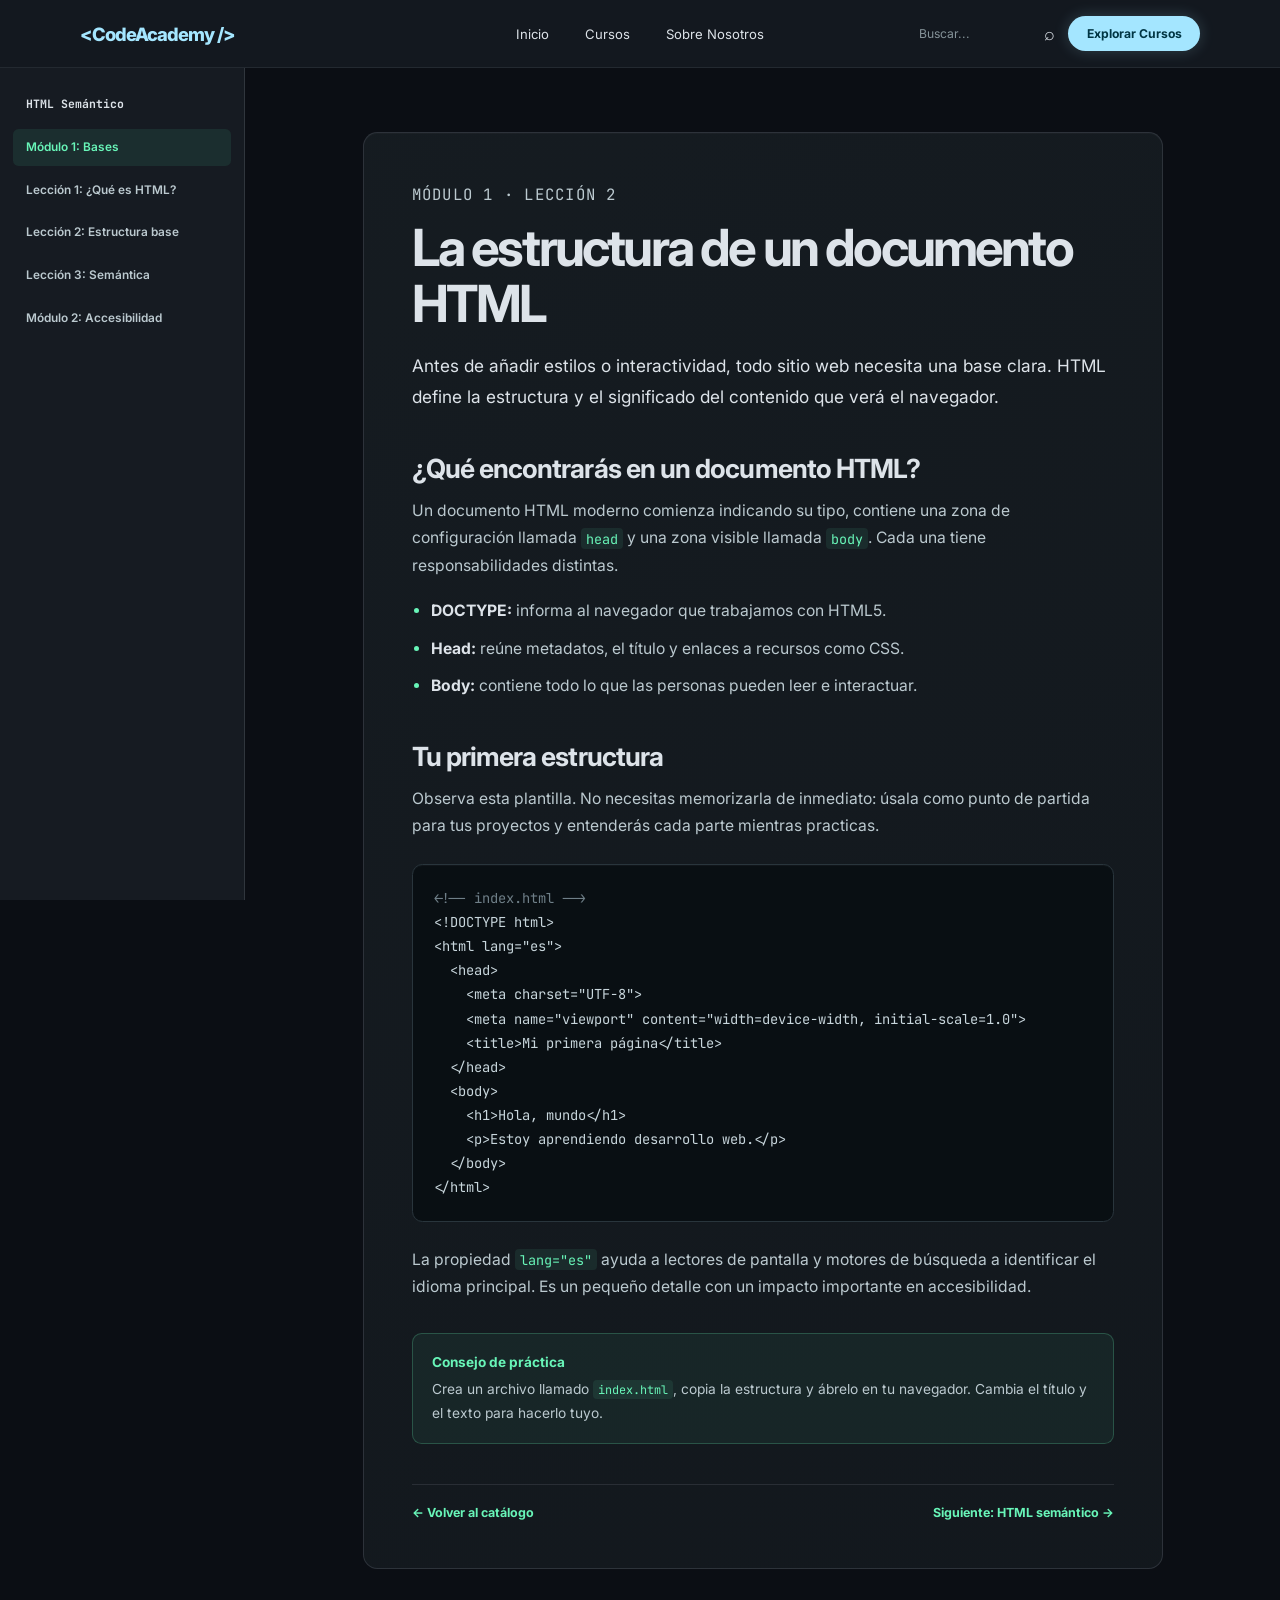
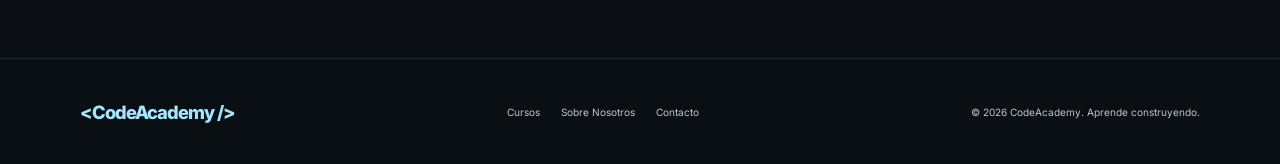
==== aula-leccion.html @ 4cf629ab "Initial public CodeAcademy site" ====
<!DOCTYPE html>
<html lang="es">
<head>
  <meta charset="UTF-8">
  <meta name="viewport" content="width=device-width, initial-scale=1.0">
  <meta name="description" content="Lección de HTML semántico en CodeAcademy">
  <title>HTML semántico | CodeAcademy</title>
  <link rel="stylesheet" href="style.css">
</head>
<body>
  <header class="cabecera-prueba">
    <a class="logo-prueba" href="index.html#inicio" aria-label="Ir al inicio de CodeAcademy">&lt;CodeAcademy /&gt;</a>
    <nav class="navegacion-prueba" aria-label="Navegación principal">
      <a href="index.html#inicio">Inicio</a>
      <a href="cursos.html">Cursos</a>
      <a href="nosotros.html">Sobre Nosotros</a>
    </nav>
    <div class="acciones-prueba">
      <form class="busqueda-prueba" action="cursos.html" method="get" role="search">
        <label class="sr-only" for="buscar-tecnologia">Buscar tecnología</label>
        <input id="buscar-tecnologia" name="q" type="search" placeholder="Buscar...">
        <button type="submit" aria-label="Buscar">⌕</button>
      </form>
      <a class="boton-unirme" href="cursos.html">Explorar Cursos</a>
    </div>
  </header>

  <div class="dashboard-layout aula-layout">
    <aside class="sidebar-alumno sidebar-aula">
      <nav class="nav-alumno indice-curso" aria-label="Índice del curso">
        <p class="titulo-indice">HTML Semántico</p>
        <a class="enlace-activo" href="#modulo-1">Módulo 1: Bases</a>
        <a href="#que-es-html">Lección 1: ¿Qué es HTML?</a>
        <a href="#estructura">Lección 2: Estructura base</a>
        <a href="#semantica">Lección 3: Semántica</a>
        <a href="#siguiente-modulo">Módulo 2: Accesibilidad</a>
      </nav>
    </aside>

    <main class="contenido-dashboard aula-principal">
      <article class="contenido-leccion" id="modulo-1">
        <p class="eyebrow">MÓDULO 1 · LECCIÓN 2</p>
        <h1 id="estructura">La estructura de un documento HTML</h1>
        <p class="intro-leccion">Antes de añadir estilos o interactividad, todo sitio web necesita una base clara. HTML define la estructura y el significado del contenido que verá el navegador.</p>

        <h2 id="que-es-html">¿Qué encontrarás en un documento HTML?</h2>
        <p>Un documento HTML moderno comienza indicando su tipo, contiene una zona de configuración llamada <code>head</code> y una zona visible llamada <code>body</code>. Cada una tiene responsabilidades distintas.</p>
        <ul>
          <li><strong>DOCTYPE:</strong> informa al navegador que trabajamos con HTML5.</li>
          <li><strong>Head:</strong> reúne metadatos, el título y enlaces a recursos como CSS.</li>
          <li><strong>Body:</strong> contiene todo lo que las personas pueden leer e interactuar.</li>
        </ul>

        <h2 id="semantica">Tu primera estructura</h2>
        <p>Observa esta plantilla. No necesitas memorizarla de inmediato: úsala como punto de partida para tus proyectos y entenderás cada parte mientras practicas.</p>

        <pre><code><span class="codigo-comentario">&lt;!-- index.html --&gt;</span>
&lt;!DOCTYPE html&gt;
&lt;html lang="es"&gt;
  &lt;head&gt;
    &lt;meta charset="UTF-8"&gt;
    &lt;meta name="viewport" content="width=device-width, initial-scale=1.0"&gt;
    &lt;title&gt;Mi primera página&lt;/title&gt;
  &lt;/head&gt;
  &lt;body&gt;
    &lt;h1&gt;Hola, mundo&lt;/h1&gt;
    &lt;p&gt;Estoy aprendiendo desarrollo web.&lt;/p&gt;
  &lt;/body&gt;
&lt;/html&gt;</code></pre>

        <p>La propiedad <code>lang="es"</code> ayuda a lectores de pantalla y motores de búsqueda a identificar el idioma principal. Es un pequeño detalle con un impacto importante en accesibilidad.</p>

        <aside class="nota-leccion">
          <strong>Consejo de práctica</strong>
          <p>Crea un archivo llamado <code>index.html</code>, copia la estructura y ábrelo en tu navegador. Cambia el título y el texto para hacerlo tuyo.</p>
        </aside>

        <nav class="navegacion-leccion" id="siguiente-modulo" aria-label="Navegación de lecciones">
          <a href="cursos.html">← Volver al catálogo</a>
          <a href="#semantica">Siguiente: HTML semántico →</a>
        </nav>
      </article>
    </main>
  </div>

  <footer class="pie-prueba">
    <a class="logo-prueba" href="index.html#inicio">&lt;CodeAcademy /&gt;</a>
    <nav aria-label="Enlaces secundarios">
      <a href="cursos.html">Cursos</a>
      <a href="index.html#sobre-nosotros">Sobre Nosotros</a>
      <a href="index.html#sobre-nosotros">Contacto</a>
    </nav>
    <p>© 2026 CodeAcademy. Aprende construyendo.</p>
  </footer>
</body>
</html>
---- style.css ----
@import url('https://fonts.googleapis.com/css2?family=Inter:wght@400;500;600;700;800&family=JetBrains+Mono:wght@500;600&display=swap');

:root {
  --fondo: #0B0E14;
  --fondo-profundo: #090f13;
  --superficie: #161B22;
  --superficie-media: #1a2025;
  --borde: #30363D;
  --texto: #dde3e9;
  --texto-secundario: #bbc9cf;
  --menta: #68f5b8;
  --menta-media: #46d89d;
  --cian: #a4e6ff;
  --lila: #ddb7ff;
}

/* Garantiza que el atributo hidden prevalezca sobre los layouts Flex y Grid. */
[hidden] {
  display: none !important;
}

* {
  box-sizing: border-box;
  margin: 0;
  padding: 0;
}

html {
  scroll-behavior: smooth;
}

body {
  min-width: 320px;
  background: var(--fondo);
  color: var(--texto);
  font-family: 'Inter', sans-serif;
}

a {
  color: inherit;
  text-decoration: none;
}

button,
input {
  font: inherit;
}

.sr-only {
  position: absolute;
  width: 1px;
  height: 1px;
  padding: 0;
  margin: -1px;
  overflow: hidden;
  clip: rect(0, 0, 0, 0);
  white-space: nowrap;
  border: 0;
}

.cabecera-prueba {
  position: sticky;
  top: 0;
  z-index: 10;
  display: grid;
  grid-template-columns: 1fr auto 1fr;
  align-items: center;
  min-height: 68px;
  padding: 0 4.5%;
  border-bottom: 1px solid rgba(48, 54, 61, 0.6);
  background: rgba(22, 27, 34, 0.84);
  backdrop-filter: blur(16px);
}

.logo-prueba {
  display: inline-flex;
  align-items: center;
  gap: 0.45rem;
  color: var(--cian);
  font-size: 1.15rem;
  font-weight: 800;
  letter-spacing: -0.055em;
}

.logo-prueba span {
  font-size: 0.9rem;
}

.navegacion-prueba {
  display: flex;
  gap: 2.25rem;
}

.navegacion-prueba a {
  color: var(--texto);
  font-size: 0.82rem;
  transition: color 0.2s ease;
}

.navegacion-prueba a:hover {
  color: var(--menta);
}

.acciones-prueba {
  display: flex;
  justify-content: flex-end;
  align-items: center;
  gap: 0.8rem;
}

.busqueda-prueba {
  display: flex;
  align-items: center;
  width: 136px;
  border-bottom: 1px solid transparent;
  transition: width 0.25s ease, border-color 0.2s ease;
}

.busqueda-prueba:focus-within {
  width: 190px;
  border-color: var(--menta);
}

.busqueda-prueba input {
  width: 100%;
  border: 0;
  outline: 0;
  background: transparent;
  color: var(--texto);
  font-size: 0.76rem;
}

.busqueda-prueba input::placeholder {
  color: #859399;
}

.busqueda-prueba button {
  border: 0;
  background: transparent;
  color: var(--texto);
  cursor: pointer;
  font-size: 1.1rem;
}

.boton-unirme,
.boton-menta,
.boton-contorno {
  display: inline-flex;
  align-items: center;
  justify-content: center;
  gap: 0.5rem;
  border-radius: 999px;
  font-size: 0.76rem;
  font-weight: 700;
  transition: transform 0.2s ease, background-color 0.2s ease, box-shadow 0.2s ease;
}

.boton-unirme {
  padding: 0.6rem 1.15rem;
  background: var(--cian);
  color: #003543;
  box-shadow: 0 0 15px rgba(164, 230, 255, 0.2);
}

.boton-unirme:hover,
.boton-menta:hover {
  transform: translateY(-2px);
  box-shadow: 0 0 20px rgba(104, 245, 184, 0.3);
}

.hero-prueba {
  position: relative;
  display: grid;
  min-height: 570px;
  place-items: center;
  overflow: hidden;
  padding: 7rem 1.5rem 5rem;
  background:
    radial-gradient(circle at 50% 40%, rgba(70, 216, 157, 0.09), transparent 28%),
    radial-gradient(circle at 74% 38%, rgba(164, 230, 255, 0.06), transparent 25%);
}

.hero-prueba::after {
  position: absolute;
  inset: 0;
  background-image: linear-gradient(rgba(48, 54, 61, 0.08) 1px, transparent 1px), linear-gradient(90deg, rgba(48, 54, 61, 0.08) 1px, transparent 1px);
  background-size: 44px 44px;
  content: '';
  mask-image: radial-gradient(ellipse at center, black, transparent 74%);
  pointer-events: none;
}

.hero-prueba-contenido {
  position: relative;
  z-index: 1;
  max-width: 760px;
  text-align: center;
}

.badge-biblioteca {
  display: inline-flex;
  align-items: center;
  gap: 0.45rem;
  margin-bottom: 1.65rem;
  padding: 0.28rem 0.7rem;
  border: 1px solid rgba(104, 245, 184, 0.3);
  border-radius: 999px;
  background: rgba(70, 216, 157, 0.05);
  color: var(--menta);
  font-family: 'JetBrains Mono', monospace;
  font-size: 0.66rem;
  letter-spacing: 0.03em;
  text-transform: uppercase;
}

.hero-prueba h1 {
  max-width: 700px;
  margin: 0 auto;
  font-size: clamp(2.35rem, 5vw, 3.6rem);
  font-weight: 700;
  letter-spacing: -0.05em;
  line-height: 1.12;
}

.hero-prueba h1 span {
  display: block;
  color: var(--menta);
  text-shadow: 0 0 18px rgba(104, 245, 184, 0.2);
}

.hero-prueba-descripcion {
  max-width: 600px;
  margin: 1.5rem auto 2rem;
  color: var(--texto);
  font-size: 0.92rem;
  line-height: 1.6;
}

.hero-prueba-acciones {
  display: flex;
  justify-content: center;
  gap: 0.8rem;
}

.boton-menta,
.boton-contorno {
  min-width: 150px;
  padding: 0.78rem 1.25rem;
}

.boton-menta {
  background: var(--menta);
  color: #002113;
}

.boton-contorno {
  border: 1px solid var(--borde);
  background: rgba(22, 27, 34, 0.65);
  color: var(--texto);
}

.boton-contorno:hover {
  border-color: var(--menta);
  background: var(--superficie-media);
}

.codigo-flotante {
  position: absolute;
  z-index: 1;
  color: #859399;
  font-family: 'JetBrains Mono', monospace;
  font-size: 0.62rem;
  opacity: 0.42;
}

.codigo-uno { top: 21%; left: 5%; }
.codigo-dos { top: 39%; right: 8%; }
.codigo-tres { right: 14%; bottom: 17%; }

.seccion-prueba {
  width: min(1280px, 94%);
  margin: 0 auto;
}

.beneficios-prueba {
  display: grid;
  grid-template-columns: repeat(3, 1fr);
  gap: 1.25rem;
  padding-top: 2rem;
}

.tarjeta-beneficio-prueba,
.tarjeta-ruta-prueba,
.tarjeta-curso-prueba {
  border: 1px solid rgba(133, 147, 153, 0.28);
  background: linear-gradient(145deg, rgba(26, 32, 37, 0.78), rgba(22, 27, 34, 0.68));
  box-shadow: inset 0 1px 0 rgba(221, 227, 233, 0.025);
}

.tarjeta-beneficio-prueba {
  padding: 2.05rem 1.5rem 1.65rem;
  border-radius: 0.7rem;
  text-align: center;
}

.icono-beneficio-prueba {
  display: grid;
  width: 2.65rem;
  height: 2.65rem;
  place-items: center;
  margin: 0 auto 1.1rem;
  border-radius: 50%;
  font-size: 1.25rem;
}

.icono-cian { background: rgba(164, 230, 255, 0.12); color: var(--cian); }
.icono-menta { background: rgba(70, 216, 157, 0.12); color: var(--menta); }
.icono-lila { background: rgba(221, 183, 255, 0.12); color: var(--lila); }

.tarjeta-beneficio-prueba h2 {
  font-size: 1.1rem;
  letter-spacing: -0.03em;
}

.tarjeta-beneficio-prueba p {
  margin-top: 0.75rem;
  color: var(--texto-secundario);
  font-size: 0.75rem;
  line-height: 1.55;
}

.rutas-prueba {
  padding-top: 5.7rem;
}

.encabezado-rutas-prueba {
  text-align: center;
}

.encabezado-rutas-prueba > p {
  color: var(--texto-secundario);
  font-family: 'JetBrains Mono', monospace;
  font-size: 0.65rem;
  letter-spacing: 0.12em;
  text-transform: uppercase;
}

.encabezado-rutas-prueba h2 {
  margin-top: 0.55rem;
  font-size: clamp(1.65rem, 3vw, 2rem);
  letter-spacing: -0.04em;
}

.grid-rutas-prueba {
  display: grid;
  grid-template-columns: repeat(2, 1fr);
  gap: 1.25rem;
  margin-top: 2.6rem;
}

.tarjeta-ruta-prueba {
  position: relative;
  display: flex;
  min-height: 255px;
  flex-direction: column;
  justify-content: flex-end;
  padding: 1.7rem;
  overflow: hidden;
  border-radius: 0.7rem;
  transition: border-color 0.2s ease, box-shadow 0.2s ease, transform 0.2s ease;
}

.tarjeta-ruta-prueba:hover,
.tarjeta-curso-prueba:hover {
  border-color: rgba(164, 230, 255, 0.7);
  box-shadow: 0 0 20px rgba(164, 230, 255, 0.12);
  transform: translateY(-3px);
}

.badge-ruta {
  position: absolute;
  top: 1.3rem;
  left: 1.3rem;
  padding: 0.38rem 0.65rem;
  border-radius: 999px;
  background: #2f363a;
  color: var(--texto);
  font-family: 'JetBrains Mono', monospace;
  font-size: 0.58rem;
  letter-spacing: 0.06em;
  text-transform: uppercase;
}

.marca-ruta {
  position: absolute;
  top: 1.25rem;
  right: 1.5rem;
  color: #3c494e;
  font-family: 'JetBrains Mono', monospace;
  font-size: 1.5rem;
}

.tarjeta-ruta-prueba h3 {
  font-size: 1.2rem;
  letter-spacing: -0.035em;
}

.tarjeta-ruta-prueba p {
  max-width: 430px;
  margin-top: 0.45rem;
  color: var(--texto);
  font-size: 0.75rem;
  line-height: 1.5;
}

.cursos-prueba {
  padding: 6.8rem 0 8rem;
}

.encabezado-cursos-prueba {
  display: flex;
  align-items: center;
  justify-content: space-between;
  padding-bottom: 1rem;
  border-bottom: 1px solid rgba(133, 147, 153, 0.28);
}

.encabezado-cursos-prueba h2 {
  font-size: 1.1rem;
  letter-spacing: -0.025em;
}

.encabezado-cursos-prueba a {
  color: var(--cian);
  font-size: 0.75rem;
  font-weight: 700;
}

.grid-cursos-prueba {
  display: grid;
  grid-template-columns: repeat(3, 1fr);
  gap: 1.25rem;
  margin-top: 2rem;
}

.tarjeta-curso-prueba {
  position: relative;
  min-height: 238px;
  padding: 1.2rem;
  border-radius: 0.65rem;
  transition: border-color 0.2s ease, box-shadow 0.2s ease, transform 0.2s ease;
}

.tarjeta-curso-prueba > a {
  position: absolute;
  inset: 0;
}

.meta-curso-prueba {
  display: flex;
  align-items: flex-start;
  justify-content: space-between;
}

.logo-tecnologia {
  display: grid;
  width: 2.25rem;
  height: 2.25rem;
  place-items: center;
  border-radius: 0.35rem;
  font-family: 'JetBrains Mono', monospace;
  font-size: 0.85rem;
  font-weight: 700;
}

.logo-tecnologia.html { border: 1px solid rgba(227, 76, 38, 0.4); background: rgba(227, 76, 38, 0.16); color: #e34c26; }
.logo-tecnologia.javascript { border: 1px solid rgba(247, 223, 30, 0.38); background: rgba(247, 223, 30, 0.14); color: #f7df1e; }
.logo-tecnologia.css { border: 1px solid rgba(38, 77, 228, 0.45); background: rgba(38, 77, 228, 0.18); color: #5f86ff; }

.meta-curso-prueba p {
  display: flex;
  gap: 0.55rem;
  color: var(--texto-secundario);
  font-family: 'JetBrains Mono', monospace;
  font-size: 0.61rem;
}

.tarjeta-curso-prueba h3 {
  margin-top: 2.05rem;
  font-size: 1rem;
  letter-spacing: -0.025em;
}

.tarjeta-curso-prueba > p {
  margin-top: 0.55rem;
  color: var(--texto);
  font-size: 0.73rem;
  line-height: 1.55;
}

.sobre-nosotros-prueba {
  display: grid;
  grid-template-columns: minmax(0, 1fr) minmax(340px, 0.9fr);
  gap: clamp(2rem, 7vw, 7rem);
  align-items: center;
  padding: 0 0 7rem;
  scroll-margin-top: 5rem;
}

.sobre-introduccion h1,
.sobre-introduccion h2 {
  max-width: 650px;
  margin-top: 0.55rem;
  color: var(--texto);
  font-size: clamp(1.75rem, 3.4vw, 2.65rem);
  letter-spacing: -0.05em;
  line-height: 1.12;
}

.sobre-introduccion > p:not(.eyebrow) {
  max-width: 620px;
  margin-top: 1rem;
  color: var(--texto-secundario);
  font-size: 0.9rem;
  line-height: 1.7;
}

.sobre-introduccion .boton-contorno {
  display: inline-flex;
  margin-top: 1.6rem;
}

.sobre-pilares {
  display: grid;
  gap: 0.8rem;
}

.sobre-pilares article {
  padding: 1.3rem;
  border: 1px solid rgba(48, 54, 61, 0.85);
  border-radius: 0.65rem;
  background: linear-gradient(145deg, rgba(23, 30, 35, 0.82), rgba(20, 26, 31, 0.7));
}

.sobre-pilares span {
  color: var(--menta);
  font-family: 'JetBrains Mono', monospace;
  font-size: 0.65rem;
  font-weight: 700;
}

.sobre-pilares h2,
.sobre-pilares h3 {
  margin-top: 0.5rem;
  color: var(--texto);
  font-size: 1rem;
}

.sobre-pilares p {
  margin-top: 0.4rem;
  color: var(--texto-secundario);
  font-size: 0.78rem;
  line-height: 1.55;
}

.contenido-nosotros {
  padding-top: clamp(4rem, 9vw, 8rem);
}

.contenido-nosotros .sobre-nosotros-prueba {
  padding-bottom: clamp(4rem, 8vw, 7rem);
}

.metodo-nosotros {
  padding: 3rem 0 clamp(5rem, 9vw, 8rem);
  border-top: 1px solid rgba(48, 54, 61, 0.78);
}

.metodo-nosotros > div:first-child {
  max-width: 520px;
}

.metodo-nosotros h2 {
  margin-top: 0.55rem;
  font-size: clamp(1.55rem, 3vw, 2.2rem);
  letter-spacing: -0.045em;
}

.pasos-metodo {
  display: grid;
  grid-template-columns: repeat(3, 1fr);
  gap: 1rem;
  margin-top: 2.2rem;
}

.pasos-metodo article {
  padding: 1.35rem;
  border: 1px solid rgba(48, 54, 61, 0.85);
  border-radius: 0.65rem;
  background: rgba(22, 27, 34, 0.68);
}

.pasos-metodo span {
  color: var(--menta);
  font-family: 'JetBrains Mono', monospace;
  font-size: 0.65rem;
  font-weight: 700;
}

.pasos-metodo h3 {
  margin-top: 0.55rem;
  font-size: 1rem;
}

.pasos-metodo p {
  margin-top: 0.45rem;
  color: var(--texto-secundario);
  font-size: 0.78rem;
  line-height: 1.55;
}

.compromiso-nosotros {
  display: grid;
  grid-template-columns: minmax(0, 1fr) minmax(320px, 0.8fr);
  gap: clamp(2rem, 6vw, 6rem);
  align-items: center;
  padding: 3rem 0 clamp(5rem, 9vw, 8rem);
  border-top: 1px solid rgba(48, 54, 61, 0.78);
}

.compromiso-nosotros h2 {
  margin-top: 0.55rem;
  font-size: clamp(1.5rem, 3vw, 2.2rem);
  letter-spacing: -0.045em;
}

.compromiso-nosotros p:not(.eyebrow) {
  max-width: 590px;
  margin-top: 0.85rem;
  color: var(--texto-secundario);
  font-size: 0.88rem;
  line-height: 1.7;
}

.compromiso-nosotros ul {
  display: grid;
  gap: 0.75rem;
  padding: 1.35rem;
  border: 1px solid rgba(70, 216, 157, 0.2);
  border-radius: 0.65rem;
  background: linear-gradient(145deg, rgba(70, 216, 157, 0.08), rgba(22, 27, 34, 0.7));
  list-style: none;
}

.compromiso-nosotros li {
  color: var(--texto);
  font-size: 0.8rem;
  line-height: 1.55;
}

.compromiso-nosotros li span {
  margin-right: 0.55rem;
  color: var(--menta);
  font-weight: 800;
}

.pie-prueba {
  display: grid;
  grid-template-columns: auto 1fr auto;
  align-items: center;
  gap: 2.5rem;
  padding: 2.6rem 4.5%;
  border-top: 1px solid rgba(48, 54, 61, 0.65);
  background: var(--fondo-profundo);
}

.pie-prueba nav {
  display: flex;
  flex-wrap: wrap;
  justify-content: center;
  gap: 1.3rem;
}

.pie-prueba nav a,
.pie-prueba p {
  color: var(--texto-secundario);
  font-size: 0.63rem;
}

.pie-prueba nav a:hover {
  color: var(--menta);
}

.pie-prueba p {
  text-align: right;
}

@media (max-width: 850px) {
  .cabecera-prueba {
    grid-template-columns: 1fr auto;
  }

  .navegacion-prueba {
    display: none;
  }

  .grid-cursos-prueba {
    grid-template-columns: repeat(2, 1fr);
  }

  .pie-prueba {
    grid-template-columns: 1fr;
    text-align: center;
  }

  .pie-prueba p {
    text-align: center;
  }

  .sobre-nosotros-prueba {
    grid-template-columns: 1fr;
    gap: 2rem;
  }

  .pasos-metodo {
    grid-template-columns: 1fr;
  }

  .compromiso-nosotros {
    grid-template-columns: 1fr;
  }
}

@media (max-width: 620px) {
  .cabecera-prueba {
    min-height: 62px;
    padding: 0 1.1rem;
  }

  .acciones-prueba {
    gap: 0.5rem;
  }

  .busqueda-prueba,
  .busqueda-prueba:focus-within {
    width: 2rem;
  }

  .busqueda-prueba input {
    display: none;
  }

  .boton-unirme {
    padding: 0.55rem 0.75rem;
    font-size: 0.67rem;
  }

  .hero-prueba {
    min-height: 510px;
    padding-top: 5rem;
  }

  .hero-prueba h1 {
    font-size: 2.1rem;
  }

  .hero-prueba-acciones {
    flex-direction: column;
    align-items: center;
  }

  .codigo-flotante {
    display: none;
  }

  .beneficios-prueba,
  .grid-rutas-prueba,
  .grid-cursos-prueba {
    grid-template-columns: 1fr;
  }

  .rutas-prueba {
    padding-top: 4.5rem;
  }

  .cursos-prueba {
    padding: 5rem 0;
  }

  .tarjeta-ruta-prueba {
    min-height: 225px;
  }
}

/* Vistas internas: catálogo, detalles, panel y carrito */
.encabezado-principal {
  display: flex;
  align-items: center;
  justify-content: space-between;
  gap: 1.5rem;
  min-height: 68px;
  padding: 0.75rem 5%;
  border-bottom: 1px solid rgba(48, 54, 61, 0.7);
  background: rgba(22, 27, 34, 0.92);
}

.encabezado-principal .logo {
  color: var(--cian);
  font-size: 1.15rem;
  font-weight: 800;
  letter-spacing: -0.055em;
  white-space: nowrap;
}

.navegacion,
.acciones-usuario,
.buscador {
  display: flex;
  align-items: center;
}

.navegacion {
  gap: 1.25rem;
}

.navegacion a {
  color: var(--texto-secundario);
  font-size: 0.82rem;
  transition: color 0.2s ease;
}

.navegacion a:hover {
  color: var(--menta);
}

.buscador {
  flex: 1;
  max-width: 250px;
  overflow: hidden;
  border: 1px solid var(--borde);
  border-radius: 999px;
  background: var(--fondo-profundo);
}

.buscador:focus-within {
  border-color: var(--menta);
  box-shadow: 0 0 0 3px rgba(104, 245, 184, 0.1);
}

.buscador input {
  width: 100%;
  padding: 0.58rem 0.8rem;
  border: 0;
  outline: 0;
  background: transparent;
  color: var(--texto);
  font-size: 0.78rem;
}

.buscador button {
  padding: 0.55rem 0.8rem;
  border: 0;
  border-left: 1px solid var(--borde);
  background: transparent;
  color: var(--cian);
  cursor: pointer;
}

.acciones-usuario {
  gap: 0.5rem;
  white-space: nowrap;
}

.boton-carrito,
.boton-panel {
  padding: 0.55rem 0.75rem;
  border-radius: 999px;
  color: var(--texto-secundario);
  font-size: 0.77rem;
  font-weight: 700;
  transition: background-color 0.2s ease, color 0.2s ease;
}

.boton-carrito:hover {
  background: var(--superficie-media);
  color: var(--menta);
}

.boton-panel {
  background: var(--cian);
  color: #003543;
}

.boton-panel:hover {
  background: #b7eaff;
}

.visualmente-oculto {
  position: absolute;
  width: 1px;
  height: 1px;
  padding: 0;
  margin: -1px;
  overflow: hidden;
  clip: rect(0, 0, 0, 0);
  white-space: nowrap;
  border: 0;
}

.pie-pagina {
  display: flex;
  justify-content: space-between;
  gap: 3rem;
  margin-top: 5rem;
  padding: 3.5rem 5%;
  border-top: 1px solid rgba(48, 54, 61, 0.65);
  background: var(--fondo-profundo);
}

.columna-footer {
  display: flex;
  flex-direction: column;
  gap: 0.65rem;
}

.marca-footer {
  max-width: 330px;
}

.columna-footer h2 {
  font-size: 0.9rem;
}

.columna-footer p,
.columna-footer a {
  color: var(--texto-secundario);
  font-size: 0.78rem;
  line-height: 1.55;
}

.columna-footer a:hover {
  color: var(--menta);
}

.redes-sociales {
  display: flex;
  flex-direction: column;
  gap: 0.65rem;
}

/* Catálogo */
.contenedor-cursos {
  display: grid;
  grid-template-columns: minmax(220px, 25%) minmax(0, 1fr);
  width: min(1280px, 92%);
  min-height: 70vh;
  gap: 1.5rem;
  margin: 0 auto;
  padding: 3.5rem 0;
}

.sidebar-filtros,
.tarjeta-catalogo,
.bloque-curso,
.panel-compra,
.tarjeta-dashboard-curso,
.tarjeta-estadistica {
  border: 1px solid rgba(133, 147, 153, 0.28);
  background: linear-gradient(145deg, rgba(26, 32, 37, 0.85), rgba(22, 27, 34, 0.78));
  box-shadow: inset 0 1px 0 rgba(221, 227, 233, 0.025);
}

.sidebar-filtros {
  padding: 1.35rem;
  border-radius: 0.7rem;
}

.sidebar-filtros h1 {
  margin-bottom: 1rem;
  font-size: 1.25rem;
}

.grupo-filtros {
  display: flex;
  flex-direction: column;
  gap: 0.75rem;
  padding: 1.15rem 0;
  border: 0;
  border-top: 1px solid rgba(133, 147, 153, 0.23);
}

.grupo-filtros legend {
  padding-right: 0.35rem;
  font-size: 0.85rem;
  font-weight: 700;
}

.grupo-filtros label {
  color: var(--texto-secundario);
  font-size: 0.79rem;
}

.grupo-filtros input {
  accent-color: var(--menta);
}

.barra-catalogo {
  display: flex;
  align-items: end;
  justify-content: space-between;
  gap: 1rem;
  margin-bottom: 1.8rem;
}

.eyebrow {
  margin-bottom: 0.4rem;
  color: var(--menta);
  font-family: 'JetBrains Mono', monospace;
  font-size: 0.65rem;
  letter-spacing: 0.08em;
  text-transform: uppercase;
}

.barra-catalogo h2 {
  font-size: clamp(1.7rem, 3vw, 2.25rem);
  letter-spacing: -0.04em;
}

.controles-catalogo {
  display: flex;
  gap: 0.65rem;
}

.busqueda-interna input,
.controles-catalogo select {
  min-height: 38px;
  padding: 0.5rem 0.65rem;
  border: 1px solid var(--borde);
  border-radius: 0.35rem;
  outline: 0;
  background: var(--fondo-profundo);
  color: var(--texto);
  font-size: 0.76rem;
}

.busqueda-interna input:focus,
.controles-catalogo select:focus {
  border-color: var(--menta);
}

.grid-catalogo-cursos {
  display: grid;
  grid-template-columns: repeat(auto-fit, minmax(205px, 1fr));
  gap: 1.15rem;
}

.tarjeta-catalogo {
  display: flex;
  flex-direction: column;
  padding: 0.9rem;
  border-radius: 0.65rem;
  transition: border-color 0.2s ease, box-shadow 0.2s ease, transform 0.2s ease;
}

.tarjeta-catalogo:hover,
.tarjeta-dashboard-curso:hover {
  border-color: var(--cian);
  box-shadow: 0 0 20px rgba(164, 230, 255, 0.14);
  transform: translateY(-3px);
}

.imagen-curso {
  display: grid;
  min-height: 128px;
  place-items: center;
  margin-bottom: 1rem;
  border: 1px solid rgba(133, 147, 153, 0.22);
  border-radius: 0.45rem;
  background: linear-gradient(135deg, #10232d, #15212a);
  color: var(--cian);
  font-family: 'JetBrains Mono', monospace;
  font-size: 1.15rem;
  font-weight: 700;
}

.imagen-curso.javascript { background: linear-gradient(135deg, #302c0c, #1c1d17); color: #f7df1e; }
.imagen-curso.react { background: linear-gradient(135deg, #0d2935, #11212b); color: #a4e6ff; }
.imagen-curso.next { background: linear-gradient(135deg, #25282a, #101317); color: #dde3e9; }

.badge {
  align-self: flex-start;
  padding: 0.25rem 0.5rem;
  border-radius: 999px;
  color: #002113;
  font-family: 'JetBrains Mono', monospace;
  font-size: 0.6rem;
  font-weight: 700;
}

.badge-junior { background: var(--menta); }
.badge-mid { background: var(--cian); }
.badge-senior { background: #ddb7ff; color: #2c0051; }

.tarjeta-catalogo h3 {
  margin: 0.8rem 0 0.4rem;
  font-size: 0.98rem;
  line-height: 1.35;
}

.meta-curso,
.precio-curso {
  margin-top: 0.35rem;
  color: var(--texto-secundario);
  font-size: 0.74rem;
}

.precio-curso {
  color: var(--menta);
  font-size: 1rem;
  font-weight: 700;
}

.boton-detalles,
.boton-inscripcion,
.boton-reanudar,
.boton-ir-curso,
.boton {
  display: block;
  width: 100%;
  margin-top: auto;
  padding: 0.65rem;
  border: 1px solid var(--menta);
  border-radius: 0.35rem;
  background: transparent;
  color: var(--menta);
  font-size: 0.75rem;
  font-weight: 700;
  text-align: center;
  transition: background-color 0.2s ease, color 0.2s ease;
}

.boton-detalles { margin-top: 1rem; }

.boton-detalles:hover,
.boton-ir-curso:hover,
.boton:hover {
  background: var(--menta);
  color: #002113;
}

.paginacion {
  display: flex;
  justify-content: center;
  gap: 0.45rem;
  margin-top: 2rem;
}

.paginacion a {
  display: grid;
  width: 2rem;
  height: 2rem;
  place-items: center;
  border: 1px solid var(--borde);
  border-radius: 0.35rem;
  color: var(--texto-secundario);
  font-size: 0.75rem;
}

.paginacion a:hover,
.paginacion .pagina-activa { border-color: var(--menta); background: var(--menta); color: #002113; }

/* Detalles de curso */
.curso-individual {
  width: min(1160px, 92%);
  margin: 0 auto;
}

.hero-curso {
  margin: 3rem 0;
  padding: clamp(2rem, 5vw, 4rem);
  border: 1px solid rgba(104, 245, 184, 0.25);
  border-radius: 0.85rem;
  background: radial-gradient(circle at top right, rgba(70, 216, 157, 0.17), transparent 45%), var(--superficie);
}

.badges-curso,
.datos-curso {
  display: flex;
  flex-wrap: wrap;
  gap: 0.65rem;
}

.badges-curso { margin-bottom: 1.2rem; }
.badge-tecnologia { background: var(--cian); color: #003543; }

.hero-curso h1 {
  max-width: 900px;
  font-size: clamp(2rem, 4.5vw, 3.7rem);
  letter-spacing: -0.055em;
  line-height: 1.1;
}

.descripcion-curso {
  max-width: 760px;
  margin: 1.2rem 0;
  color: var(--texto-secundario);
  line-height: 1.65;
}

.datos-curso { color: var(--texto-secundario); font-size: 0.78rem; }
.datos-curso span:first-child { color: #f7df1e; }
.datos-curso strong { color: var(--texto); }

.cuerpo-curso {
  display: grid;
  grid-template-columns: minmax(0, 1fr) 340px;
  align-items: start;
  gap: 1.5rem;
}

.contenido-curso { display: flex; flex-direction: column; gap: 1.5rem; }

.video-presentacion {
  display: grid;
  min-height: 315px;
  place-content: center;
  justify-items: center;
  gap: 1rem;
  border: 1px solid rgba(164, 230, 255, 0.25);
  border-radius: 0.75rem;
  background: radial-gradient(circle, rgba(164, 230, 255, 0.16), transparent 28%), #101820;
  color: var(--texto-secundario);
}

.boton-play {
  display: grid;
  width: 4.25rem;
  height: 4.25rem;
  place-items: center;
  padding-left: 0.15rem;
  border-radius: 50%;
  background: var(--menta);
  color: #002113;
  box-shadow: 0 0 24px rgba(104, 245, 184, 0.3);
}

.bloque-curso { padding: 1.5rem; border-radius: 0.7rem; }
.bloque-curso h2 { margin-bottom: 1rem; font-size: 1.25rem; }

.lista-aprendizaje {
  display: grid;
  grid-template-columns: repeat(2, 1fr);
  gap: 0.75rem 1.25rem;
  list-style: none;
}

.lista-aprendizaje li,
.beneficios-compra li { color: var(--texto-secundario); font-size: 0.8rem; line-height: 1.5; }
.lista-aprendizaje li::first-letter,
.beneficios-compra li::first-letter { color: var(--menta); }

.temario { display: flex; flex-direction: column; gap: 0.65rem; }
.temario details { overflow: hidden; border: 1px solid var(--borde); border-radius: 0.45rem; background: var(--fondo-profundo); }

.temario summary {
  display: flex;
  align-items: center;
  justify-content: space-between;
  gap: 0.8rem;
  padding: 0.9rem 1rem;
  cursor: pointer;
  font-size: 0.82rem;
  font-weight: 700;
  list-style: none;
}

.temario summary::-webkit-details-marker { display: none; }
.temario summary::after { content: '+'; color: var(--menta); font-size: 1.2rem; }
.temario details[open] summary { border-bottom: 1px solid var(--borde); background: var(--superficie-media); }
.temario details[open] summary::after { content: '−'; }
.temario summary span { margin-left: auto; color: var(--texto-secundario); font-size: 0.7rem; font-weight: 400; }
.temario details ul { display: grid; gap: 0.55rem; padding: 1rem 1.25rem 1rem 2.2rem; color: var(--texto-secundario); font-size: 0.78rem; }

.tarjeta-instructor { display: flex; align-items: center; gap: 1rem; }
.foto-instructor { display: grid; width: 4rem; height: 4rem; flex-shrink: 0; place-items: center; border-radius: 50%; background: #3c494e; color: var(--texto); font-weight: 800; }
.tarjeta-instructor h3 { margin-bottom: 0.25rem; font-size: 0.95rem; }
.tarjeta-instructor p { color: var(--texto-secundario); font-size: 0.79rem; line-height: 1.55; }

.panel-compra { position: sticky; top: 20px; padding: 1.5rem; border-radius: 0.7rem; }
.precio-principal { font-size: 2rem; font-weight: 800; letter-spacing: -0.05em; }
.pago-unico { margin: 0.25rem 0 1.25rem; color: var(--texto-secundario); font-size: 0.75rem; }
.boton-inscripcion { background: var(--menta); color: #002113; }
.boton-inscripcion:hover { background: #6ffbbe; }
.boton-lista { width: 100%; margin-top: 0.65rem; padding: 0.65rem; border: 1px solid var(--borde); border-radius: 0.35rem; background: transparent; color: var(--texto); cursor: pointer; }
.boton-lista:hover { border-color: var(--cian); color: var(--cian); }
.beneficios-compra { display: grid; gap: 0.65rem; margin-top: 1.35rem; padding-top: 1.35rem; border-top: 1px solid var(--borde); list-style: none; }

/* Dashboard */
.usuario-dashboard { display: flex; align-items: center; gap: 0.65rem; }
.boton-notificaciones,
.avatar-usuario { display: grid; width: 2.25rem; height: 2.25rem; place-items: center; border: 1px solid var(--borde); border-radius: 50%; background: var(--superficie); color: var(--texto); }
.boton-notificaciones { cursor: pointer; }
.avatar-usuario { border-color: var(--menta); background: rgba(70, 216, 157, 0.1); color: var(--menta); font-size: 0.72rem; font-weight: 800; }

.dashboard-layout { display: flex; min-height: calc(100vh - 68px); }
.sidebar-alumno { width: 245px; flex-shrink: 0; padding: 1.25rem 0.8rem; border-right: 1px solid var(--borde); background: var(--superficie); }
.nav-alumno { display: flex; min-height: 100%; flex-direction: column; gap: 0.35rem; }
.nav-alumno a,
.nav-alumno button { padding: 0.72rem 0.8rem; border: 0; border-radius: 0.35rem; background: transparent; color: var(--texto-secundario); font: inherit; font-size: 0.8rem; font-weight: 600; text-align: left; cursor: pointer; }
.nav-alumno a:hover,
.nav-alumno .enlace-activo { background: rgba(70, 216, 157, 0.1); color: var(--menta); }
.nav-alumno .cerrar-sesion { margin-top: auto; color: #ffb4ab; }

.contenido-dashboard { flex: 1; min-width: 0; padding: 3rem clamp(1.25rem, 4vw, 4rem); }
.contenido-dashboard > h1 { font-size: clamp(1.9rem, 4vw, 2.6rem); letter-spacing: -0.05em; }
.subtitulo-dashboard { margin-top: 0.5rem; color: var(--texto-secundario); }
.grid-estadisticas { display: grid; grid-template-columns: repeat(3, 1fr); gap: 1rem; margin: 2rem 0; }
.tarjeta-estadistica { display: flex; align-items: center; gap: 0.9rem; padding: 1.15rem; border-radius: 0.65rem; }
.tarjeta-estadistica > span { display: grid; width: 2.4rem; height: 2.4rem; place-items: center; border-radius: 0.45rem; background: rgba(164, 230, 255, 0.12); color: var(--cian); }
.tarjeta-estadistica p { color: var(--texto-secundario); font-size: 0.72rem; }
.tarjeta-estadistica strong { display: block; margin-top: 0.15rem; font-size: 1.3rem; }

.continuar-aprendiendo { display: flex; align-items: center; justify-content: space-between; gap: 2rem; padding: 1.8rem; border: 1px solid rgba(104, 245, 184, 0.25); border-radius: 0.75rem; background: radial-gradient(circle at right, rgba(70, 216, 157, 0.13), transparent 40%), var(--superficie); }
.contenido-continuar { width: min(100%, 600px); }
.contenido-continuar h2 { margin-bottom: 0.45rem; font-size: 1.45rem; }
.contenido-continuar > p:not(.eyebrow) { margin-bottom: 1rem; color: var(--texto-secundario); font-size: 0.8rem; }
.progreso-cabecera { display: flex; justify-content: space-between; margin-bottom: 0.45rem; color: var(--texto-secundario); font-size: 0.72rem; }
.progreso-cabecera strong { color: var(--menta); }
.barra-progreso { height: 0.55rem; overflow: hidden; border-radius: 999px; background: #30363D; }
.avance-progreso { height: 100%; border-radius: inherit; background: linear-gradient(90deg, var(--cian), var(--menta)); }
.progreso-35 { width: 35%; }.progreso-60 { width: 60%; }.progreso-100 { width: 100%; }
.boton-reanudar { display: inline-block; width: auto; margin-top: 1.1rem; background: var(--menta); color: #002113; }
.ilustracion-curso-activo { display: grid; width: 135px; height: 135px; flex-shrink: 0; place-content: center; border: 1px solid rgba(164, 230, 255, 0.3); border-radius: 0.65rem; background: var(--fondo-profundo); color: var(--cian); font-size: 2rem; text-align: center; }
.ilustracion-curso-activo span { margin-top: 0.45rem; font-size: 0.72rem; font-weight: 700; }
.mis-cursos { margin-top: 3rem; }
.encabezado-dashboard { display: flex; align-items: center; justify-content: space-between; margin-bottom: 1.1rem; }
.encabezado-dashboard h2 { font-size: 1.4rem; }.encabezado-dashboard a { color: var(--menta); font-size: 0.78rem; font-weight: 700; }
.grid-mis-cursos { display: grid; grid-template-columns: repeat(3, 1fr); gap: 1rem; }
.tarjeta-dashboard-curso { display: flex; flex-direction: column; padding: 0.9rem; border-radius: 0.65rem; transition: border-color 0.2s ease, box-shadow 0.2s ease, transform 0.2s ease; }
.tarjeta-dashboard-curso h3 { margin: 0.8rem 0 0.35rem; font-size: 0.9rem; }.tarjeta-dashboard-curso > p { margin-bottom: 0.75rem; color: var(--texto-secundario); font-size: 0.72rem; }.tarjeta-dashboard-curso .boton-ir-curso { margin-top: 0.9rem; }

/* Tarjetas de cursos del panel: misma familia visual que el catálogo */
.grid-mis-cursos {
  gap: 1.5rem;
}

.tarjeta-dashboard-curso {
  min-height: 350px;
  padding: 1.55rem;
  overflow: hidden;
  border-color: rgba(48, 54, 61, 0.95);
  border-radius: 0.85rem;
  background: linear-gradient(145deg, #171e23, #141a1f);
}

.tarjeta-dashboard-curso h3 {
  margin: 1.55rem 0 0.5rem;
  color: var(--texto);
  font-size: 1.05rem;
  font-weight: 600;
  letter-spacing: -0.03em;
}

.tarjeta-dashboard-curso > p {
  margin: 0;
  color: var(--texto-secundario);
  font-size: 0.78rem;
}

.tarjeta-dashboard-curso .descripcion-dashboard-curso {
  line-height: 1.55;
}

.tarjeta-dashboard-curso .progreso-dashboard {
  display: flex;
  justify-content: space-between;
  gap: 0.75rem;
  margin-top: auto;
  padding-top: 1rem;
  border-top: 1px solid rgba(48, 54, 61, 0.64);
  color: var(--texto-secundario);
  font-family: 'JetBrains Mono', monospace;
  font-size: 0.67rem;
}

.tarjeta-dashboard-curso .progreso-dashboard strong {
  color: var(--menta);
}

.tarjeta-dashboard-curso .barra-progreso {
  margin-top: 0.55rem;
}

.tarjeta-dashboard-curso .boton-ir-curso {
  margin-top: 1rem;
  border-radius: 0.4rem;
}

/* Registro y acceso protegido */
.pagina-registro { min-height: 100vh; background: radial-gradient(circle at 20% 0%, rgba(70, 216, 157, 0.11), transparent 30%), var(--fondo); }
.registro-layout { display: grid; min-height: 100vh; place-items: center; padding: 2rem 1rem; }
.tarjeta-registro { width: min(100%, 450px); padding: clamp(1.5rem, 5vw, 2.4rem); border: 1px solid rgba(48, 54, 61, 0.95); border-radius: 0.9rem; background: linear-gradient(145deg, #171e23, #141a1f); box-shadow: 0 20px 55px rgba(0, 0, 0, 0.22), inset 0 1px 0 rgba(221, 227, 233, 0.035); }
.logo-registro { display: inline-block; margin-bottom: 2.5rem; }.tarjeta-registro h1 { margin-top: 0.45rem; font-size: clamp(1.8rem, 6vw, 2.4rem); letter-spacing: -0.055em; }.intro-registro { margin-top: 0.75rem; color: var(--texto-secundario); font-size: 0.88rem; line-height: 1.6; }
.formulario-registro { display: grid; gap: 1rem; margin-top: 1.7rem; }.formulario-registro label { display: grid; gap: 0.5rem; color: var(--texto-secundario); font-size: 0.78rem; font-weight: 600; }.formulario-registro input { min-height: 2.8rem; padding: 0.75rem 0.85rem; border: 1px solid var(--borde); border-radius: 0.4rem; outline: none; background: var(--fondo-profundo); color: var(--texto); font: inherit; }.formulario-registro input:focus { border-color: var(--menta); box-shadow: 0 0 0 3px rgba(104, 245, 184, 0.08); }.boton-crear-cuenta { display: inline-flex; align-items: center; justify-content: center; min-height: 2.75rem; margin-top: 0.5rem; padding: 0.7rem 1rem; border: 1px solid var(--menta); border-radius: 0.4rem; background: var(--menta); color: #002113; font-size: 0.8rem; font-weight: 800; cursor: pointer; transition: 0.2s ease; }.boton-crear-cuenta:hover { border-color: #9affd2; background: #9affd2; }.nota-registro { margin-top: 1.2rem; color: var(--texto-secundario); font-size: 0.71rem; line-height: 1.5; text-align: center; }
.acceso-restringido { display: grid; flex: 1; min-width: 0; min-height: calc(100vh - 68px); place-items: center; padding: 2rem; }.tarjeta-acceso { width: min(100%, 520px); padding: clamp(1.8rem, 5vw, 3rem); border: 1px solid rgba(70, 216, 157, 0.23); border-radius: 0.9rem; background: radial-gradient(circle at top, rgba(70, 216, 157, 0.12), transparent 55%), linear-gradient(145deg, #171e23, #141a1f); text-align: center; }.tarjeta-acceso > span { display: grid; width: 3.3rem; height: 3.3rem; place-items: center; margin: 0 auto 1.25rem; border: 1px solid rgba(104, 245, 184, 0.3); border-radius: 0.7rem; background: rgba(104, 245, 184, 0.1); color: var(--menta); font-family: 'JetBrains Mono', monospace; font-size: 1.2rem; }.tarjeta-acceso h1 { margin-top: 0.45rem; font-size: clamp(1.75rem, 5vw, 2.5rem); letter-spacing: -0.055em; }.tarjeta-acceso > p:not(.eyebrow) { margin: 0.85rem auto 1.5rem; color: var(--texto-secundario); font-size: 0.88rem; line-height: 1.6; }.tarjeta-acceso .boton-crear-cuenta { width: 100%; max-width: 240px; }

/* Navegación por vistas del dashboard */
.vista-dashboard { display: none; }
.vista-dashboard.vista-activa { display: block; animation: entrada-vista-dashboard 0.38s cubic-bezier(0.22, 1, 0.36, 1) both; }
.nav-alumno a[data-vista].enlace-activo { background: rgba(104, 245, 184, 0.12); box-shadow: inset 2px 0 0 var(--menta); color: var(--menta); }

@keyframes entrada-vista-dashboard {
  from { opacity: 0; transform: translateY(15px); }
  to { opacity: 1; transform: translateY(0); }
}

/* Contenido de las vistas */
.encabezado-vista { margin-bottom: 1.8rem; }
.encabezado-vista h2 { margin-top: 0.35rem; font-size: clamp(1.75rem, 3vw, 2.25rem); letter-spacing: -0.045em; }
.encabezado-vista > div > p:last-child { margin-top: 0.5rem; color: var(--texto-secundario); font-size: 0.85rem; }
.grid-certificados { display: grid; grid-template-columns: repeat(2, minmax(0, 1fr)); gap: 1.5rem; }
.tarjeta-certificado,
.tarjeta-perfil,
.tarjeta-ajustes { border: 1px solid rgba(48, 54, 61, 0.95); border-radius: 0.85rem; background: linear-gradient(145deg, #171e23, #141a1f); box-shadow: inset 0 1px 0 rgba(221, 227, 233, 0.025); }
.tarjeta-certificado { overflow: hidden; }
.preview-certificado { display: grid; min-height: 155px; place-items: center; gap: 0.5rem; padding: 1.5rem; border-bottom: 1px solid rgba(48, 54, 61, 0.8); background: radial-gradient(circle, rgba(104, 245, 184, 0.16), transparent 65%); color: var(--menta); text-align: center; }
.preview-certificado span { font-size: 2.25rem; }.preview-certificado strong { font-family: 'JetBrains Mono', monospace; font-size: 0.78rem; }.certificado-js { background: radial-gradient(circle, rgba(247, 223, 30, 0.16), transparent 65%); color: #f7df1e; }
.contenido-certificado { padding: 1.35rem; }.estado-certificado { color: var(--menta); font-family: 'JetBrains Mono', monospace; font-size: 0.65rem; font-weight: 700; }.contenido-certificado h3 { margin-top: 0.65rem; font-size: 1.05rem; }.contenido-certificado > p:not(.estado-certificado) { margin-top: 0.45rem; color: var(--texto-secundario); font-size: 0.78rem; }
.acciones-certificado { display: flex; flex-wrap: wrap; gap: 0.7rem; margin-top: 1.25rem; }
.boton-secundario,
.boton-outline,
.boton-guardar { display: inline-flex; align-items: center; justify-content: center; min-height: 2.55rem; padding: 0.65rem 0.9rem; border: 1px solid var(--menta); border-radius: 0.4rem; background: transparent; color: var(--menta); font-size: 0.75rem; font-weight: 700; cursor: pointer; transition: 0.2s ease; }
.boton-secundario,
.boton-guardar { background: var(--menta); color: #002113; }.boton-secundario:hover,
.boton-guardar:hover { border-color: #9affd2; background: #9affd2; }.boton-outline:hover { background: rgba(104, 245, 184, 0.1); }
.tarjeta-perfil,
.tarjeta-ajustes { padding: clamp(1.3rem, 3vw, 2rem); }
.cabecera-perfil { display: flex; align-items: center; gap: 1.2rem; padding-bottom: 1.5rem; border-bottom: 1px solid rgba(48, 54, 61, 0.75); }.foto-perfil-grande { display: grid; width: 5rem; height: 5rem; place-items: center; border: 1px solid var(--menta); border-radius: 50%; background: rgba(104, 245, 184, 0.1); color: var(--menta); font-weight: 800; }.cabecera-perfil h3 { font-size: 1.2rem; }.cabecera-perfil p { margin: 0.25rem 0 0.75rem; color: var(--texto-secundario); font-size: 0.8rem; }
.formulario-perfil,
.formulario-seguridad { display: grid; grid-template-columns: repeat(2, minmax(0, 1fr)); gap: 1rem; margin-top: 1.5rem; }.formulario-perfil label,
.formulario-seguridad label,
.selector-tema { display: grid; gap: 0.5rem; color: var(--texto-secundario); font-size: 0.76rem; font-weight: 600; }.campo-completo,
.formulario-perfil .boton-guardar { grid-column: 1 / -1; }.formulario-perfil input,
.formulario-seguridad input,
.selector-tema select { width: 100%; min-height: 2.75rem; padding: 0.7rem 0.8rem; border: 1px solid var(--borde); border-radius: 0.4rem; outline: none; background: var(--fondo-profundo); color: var(--texto); font: inherit; }.formulario-perfil input:focus,
.formulario-seguridad input:focus,
.selector-tema select:focus { border-color: var(--menta); box-shadow: 0 0 0 3px rgba(104, 245, 184, 0.08); }
.titulo-ajuste { display: flex; align-items: flex-start; justify-content: space-between; gap: 1rem; }.titulo-ajuste h3 { margin-top: 0.35rem; font-size: 1.2rem; }.titulo-ajuste > span { color: var(--menta); font-size: 1.25rem; }.tarjeta-ajustes + .tarjeta-ajustes { margin-top: 1.5rem; }.formulario-seguridad { grid-template-columns: 1fr; }.formulario-seguridad .boton-outline { justify-self: start; margin-top: 0.4rem; }
.lista-ajustes { display: grid; gap: 0; margin-top: 1.4rem; }.opcion-ajuste { display: flex; align-items: center; justify-content: space-between; gap: 1rem; padding: 1rem 0; border-top: 1px solid rgba(48, 54, 61, 0.65); }.opcion-ajuste h4 { font-size: 0.88rem; }.opcion-ajuste p { margin-top: 0.25rem; color: var(--texto-secundario); font-size: 0.74rem; }
.toggle { position: relative; display: inline-block; width: 2.8rem; height: 1.55rem; flex-shrink: 0; }.toggle input { width: 0; height: 0; opacity: 0; }.toggle span { position: absolute; inset: 0; border-radius: 999px; background: #30363d; cursor: pointer; transition: 0.2s ease; }.toggle span::before { position: absolute; top: 0.2rem; left: 0.2rem; width: 1.15rem; height: 1.15rem; border-radius: 50%; background: var(--texto); content: ''; transition: 0.2s ease; }.toggle input:checked + span { background: var(--menta); }.toggle input:checked + span::before { transform: translateX(1.25rem); background: #002113; }
.selector-tema { margin-top: 0.4rem; padding-top: 1rem; border-top: 1px solid rgba(48, 54, 61, 0.65); }

/* Aula pública: lectura de lecciones */
.aula-layout { align-items: flex-start; }
.sidebar-aula { position: sticky; top: 68px; min-height: calc(100vh - 68px); }
.titulo-indice { margin: 0.5rem 0 0.75rem; padding: 0 0.8rem; color: var(--texto); font-family: 'JetBrains Mono', monospace; font-size: 0.72rem; font-weight: 700; }
.indice-curso a { font-size: 0.74rem; }
.aula-principal { padding-top: clamp(2rem, 5vw, 4.5rem); padding-bottom: clamp(3rem, 7vw, 6rem); }
.contenido-leccion { width: min(100%, 800px); margin: 0 auto; padding: clamp(1.4rem, 4vw, 3rem); border: 1px solid rgba(48, 54, 61, 0.9); border-radius: 0.9rem; background: linear-gradient(145deg, rgba(23, 30, 35, 0.88), rgba(20, 26, 31, 0.88)); box-shadow: inset 0 1px 0 rgba(221, 227, 233, 0.025); }
.contenido-leccion h1 { margin: 0.65rem 0 1.25rem; color: var(--texto); font-size: clamp(2rem, 5vw, 3.2rem); letter-spacing: -0.055em; line-height: 1.1; }
.contenido-leccion h2 { margin: 2.5rem 0 0.8rem; color: var(--texto); font-size: clamp(1.3rem, 3vw, 1.65rem); letter-spacing: -0.035em; }
.contenido-leccion p,
.contenido-leccion li { color: var(--texto-secundario); font-size: 0.98rem; line-height: 1.75; }
.contenido-leccion .intro-leccion { margin-bottom: 1.7rem; color: var(--texto); font-size: 1.08rem; line-height: 1.75; }
.contenido-leccion ul { display: grid; gap: 0.65rem; margin: 1.1rem 0 0 1.2rem; }
.contenido-leccion li::marker { color: var(--menta); }
.contenido-leccion strong { color: var(--texto); }
.contenido-leccion code { padding: 0.1rem 0.32rem; border-radius: 0.25rem; background: rgba(104, 245, 184, 0.08); color: var(--menta); font-family: 'JetBrains Mono', monospace; font-size: 0.86em; }
.contenido-leccion pre { margin: 1.5rem 0; padding: 1.35rem; overflow-x: auto; border: 1px solid #29353c; border-radius: 0.65rem; background: #090f13; box-shadow: inset 0 1px 0 rgba(221, 227, 233, 0.035); }
.contenido-leccion pre code { display: block; min-width: max-content; padding: 0; background: transparent; color: #c8d6dc; font-family: 'JetBrains Mono', monospace; font-size: clamp(0.72rem, 1.8vw, 0.86rem); line-height: 1.75; }
.contenido-leccion .codigo-comentario { color: #6f7f88; }
.nota-leccion { margin-top: 2rem; padding: 1.1rem 1.2rem; border: 1px solid rgba(104, 245, 184, 0.22); border-radius: 0.6rem; background: rgba(104, 245, 184, 0.06); }
.nota-leccion strong { color: var(--menta); font-size: 0.85rem; }.nota-leccion p { margin-top: 0.35rem; font-size: 0.86rem; }
.practica-leccion { display: grid; gap: 1rem; margin-top: 2rem; padding: 1.25rem; border: 1px solid rgba(164, 230, 255, 0.22); border-radius: 0.65rem; background: linear-gradient(135deg, rgba(164, 230, 255, 0.07), rgba(104, 245, 184, 0.04)); }.practica-leccion h2 { margin-top: 0.35rem; }.practica-leccion textarea { width: 100%; min-height: 190px; resize: vertical; padding: 1rem; border: 1px solid #303d45; border-radius: 0.5rem; outline: none; background: #090f13; color: #c8d6dc; font-family: 'JetBrains Mono', monospace; font-size: 0.8rem; line-height: 1.65; }.practica-leccion textarea:focus { border-color: var(--menta); box-shadow: 0 0 0 3px rgba(104, 245, 184, 0.08); }
.navegacion-leccion { display: flex; justify-content: space-between; gap: 1rem; margin-top: 2.5rem; padding-top: 1.25rem; border-top: 1px solid rgba(48, 54, 61, 0.75); }.navegacion-leccion a { color: var(--menta); font-size: 0.78rem; font-weight: 700; }.navegacion-leccion a:hover { color: var(--cian); }

@media (max-width: 650px) {
  .sidebar-aula { position: static; min-height: auto; }
  .titulo-indice { display: none; }
  .contenido-leccion { padding: 1.25rem; border-radius: 0.7rem; }
  .contenido-leccion p,
  .contenido-leccion li { font-size: 0.93rem; }
  .contenido-leccion pre { margin-right: -0.1rem; margin-left: -0.1rem; padding: 1rem; }
  .navegacion-leccion { align-items: flex-start; flex-direction: column; }
}

@media (max-width: 700px) {
  .grid-certificados,
  .formulario-perfil { grid-template-columns: 1fr; }
  .campo-completo,
  .formulario-perfil .boton-guardar { grid-column: auto; }
  .cabecera-perfil { align-items: flex-start; flex-direction: column; }
  .acciones-certificado { flex-direction: column; }
  .acciones-certificado a { width: 100%; }
}

/* Carrito */
.pagina-carrito { display: grid; min-height: calc(100vh - 68px); place-items: center; padding: 3rem 5%; }
.estado-carrito { max-width: 510px; padding: 3rem; border: 1px solid var(--borde); border-radius: 0.75rem; background: var(--superficie); text-align: center; }
.estado-carrito > span { display: inline-grid; width: 3.5rem; height: 3.5rem; place-items: center; margin-bottom: 1.1rem; border-radius: 50%; background: rgba(70, 216, 157, 0.12); font-size: 1.4rem; }
.estado-carrito h1 { font-size: 1.65rem; }.estado-carrito p { margin: 0.75rem 0 1.5rem; color: var(--texto-secundario); line-height: 1.6; }.estado-carrito .boton { display: inline-block; width: auto; background: var(--menta); color: #002113; }

@media (max-width: 950px) {
  .encabezado-principal { flex-wrap: wrap; }
  .buscador { order: 3; max-width: none; flex-basis: 100%; }
  .contenedor-cursos,
  .cuerpo-curso { grid-template-columns: 1fr; }
  .panel-compra { position: static; }
  .grid-mis-cursos { grid-template-columns: repeat(2, 1fr); }
  .sidebar-filtros { display: grid; grid-template-columns: repeat(3, 1fr); gap: 1rem; }
  .sidebar-filtros h1 { grid-column: 1 / -1; margin-bottom: 0; }
}

@media (max-width: 650px) {
  .navegacion { order: 4; width: 100%; justify-content: center; flex-wrap: wrap; }
  .boton-carrito span { display: none; }
  .pie-pagina,
  .continuar-aprendiendo { align-items: flex-start; flex-direction: column; }
  .pie-pagina { margin-top: 3rem; }
  .sidebar-filtros { display: flex; }
  .barra-catalogo,
  .controles-catalogo { align-items: stretch; flex-direction: column; }
  .busqueda-interna input,
  .controles-catalogo select { width: 100%; }
  .lista-aprendizaje,
  .grid-estadisticas,
  .grid-mis-cursos { grid-template-columns: 1fr; }
  .temario summary { align-items: flex-start; flex-wrap: wrap; }
  .temario summary span { width: calc(100% - 2rem); margin-left: 0; }
  .tarjeta-instructor { align-items: flex-start; flex-direction: column; }
  .dashboard-layout { flex-direction: column; }
  .sidebar-alumno { width: 100%; padding: 0.7rem; border-right: 0; border-bottom: 1px solid var(--borde); }
  .nav-alumno { min-height: auto; flex-direction: row; overflow-x: auto; -ms-overflow-style: none; scrollbar-width: none; }.nav-alumno::-webkit-scrollbar { display: none; }.nav-alumno a,
  .nav-alumno button { flex-shrink: 0; white-space: nowrap; }.nav-alumno .cerrar-sesion { margin-top: 0; }
  .contenido-dashboard { padding-top: 2rem; }.ilustracion-curso-activo { display: none; }
}

/* Catálogo de cursos: guía visual Stitch */
.catalogo-cursos-v2 {
  grid-template-columns: 320px minmax(0, 1fr);
  width: min(1520px, 96%);
  gap: 3.5rem;
  padding: 4rem 0 6rem;
}

.catalogo-cursos-v2 .filtros-v2 {
  padding: 0;
  border: 0;
  border-radius: 0;
  background: transparent;
  box-shadow: none;
}

.encabezado-filtros-v2 {
  display: flex;
  align-items: center;
  justify-content: space-between;
  padding: 0.15rem 0 2.4rem;
}

.encabezado-filtros-v2 h1 {
  display: flex;
  align-items: center;
  gap: 0.75rem;
  margin: 0;
  font-size: 1.8rem;
  letter-spacing: -0.04em;
}

.encabezado-filtros-v2 h1 span {
  color: var(--menta);
  font-size: 1.45rem;
}

.encabezado-filtros-v2 button {
  border: 0;
  background: transparent;
  color: var(--texto-secundario);
  cursor: pointer;
  font-size: 0.77rem;
}

.encabezado-filtros-v2 button:hover {
  color: var(--menta);
}

.catalogo-cursos-v2 .grupo-filtros {
  gap: 1rem;
  padding: 1.9rem 0;
  border-top-color: rgba(48, 54, 61, 0.62);
}

.catalogo-cursos-v2 .grupo-filtros legend {
  color: var(--texto-secundario);
  font-family: 'JetBrains Mono', monospace;
  font-size: 0.72rem;
  letter-spacing: 0.09em;
  text-transform: uppercase;
}

.catalogo-cursos-v2 .grupo-filtros label {
  display: flex;
  align-items: center;
  gap: 0.8rem;
  color: var(--texto);
  font-size: 0.92rem;
}

.catalogo-cursos-v2 .grupo-filtros input {
  appearance: none;
  width: 1.45rem;
  height: 1.45rem;
  margin: 0;
  border: 1px solid #51606a;
  border-radius: 0.28rem;
  background: #10171c;
  cursor: pointer;
}

.catalogo-cursos-v2 .grupo-filtros input:checked {
  border-color: var(--menta);
  background: var(--menta);
}

.catalogo-cursos-v2 .grupo-filtros input:checked::after {
  display: block;
  color: #002113;
  content: '✓';
  font-size: 1rem;
  font-weight: 800;
  line-height: 1.25rem;
  text-align: center;
}

.catalogo-v2 {
  min-width: 0;
}

.catalogo-cursos-v2 .barra-catalogo-v2 {
  display: grid;
  grid-template-columns: 1fr 210px;
  gap: 0.8rem;
  margin: 0 0 2.8rem;
  padding: 0.65rem;
  border: 1px solid rgba(48, 54, 61, 0.9);
  border-radius: 0.7rem;
  background: rgba(22, 27, 34, 0.75);
}

.barra-catalogo-v2 .busqueda-interna {
  display: flex;
  align-items: center;
  gap: 0.75rem;
  padding: 0 0.9rem;
  border: 1px solid #303d45;
  border-radius: 0.5rem;
  background: #0d1418;
  color: var(--texto-secundario);
}

.barra-catalogo-v2 .busqueda-interna > span {
  font-size: 1.35rem;
}

.barra-catalogo-v2 .busqueda-interna input {
  width: 100%;
  min-height: 50px;
  padding: 0;
  border: 0;
  background: transparent;
  color: var(--texto);
  font-size: 0.91rem;
}

.barra-catalogo-v2 .busqueda-interna input:focus {
  outline: 0;
}

.barra-catalogo-v2 .busqueda-interna:focus-within {
  border-color: var(--menta);
  box-shadow: 0 0 0 3px rgba(104, 245, 184, 0.08);
}

.barra-catalogo-v2 select {
  min-height: 50px;
  padding: 0 1rem;
  border-color: #303d45;
  border-radius: 0.5rem;
  background: #0d1418;
  color: var(--texto);
  font-size: 0.86rem;
}

.catalogo-cursos-v2 .grid-catalogo-v2 {
  grid-template-columns: repeat(3, minmax(0, 1fr));
  gap: 1.5rem;
}

.tarjeta-catalogo-v2 {
  position: relative;
  display: flex;
  min-height: 300px;
  flex-direction: column;
  padding: 1.55rem;
  overflow: hidden;
  border: 1px solid rgba(48, 54, 61, 0.95);
  border-radius: 0.85rem;
  background: linear-gradient(145deg, #171e23, #141a1f);
  box-shadow: inset 0 1px 0 rgba(221, 227, 233, 0.025);
  transition: border-color 0.2s ease, box-shadow 0.2s ease, transform 0.2s ease;
}

.tarjeta-catalogo-v2:hover {
  border-color: rgba(104, 245, 184, 0.72);
  box-shadow: 0 0 24px rgba(104, 245, 184, 0.1);
  transform: translateY(-4px);
}

.tarjeta-catalogo-v2 > a {
  position: absolute;
  inset: 0;
  z-index: 1;
}

.curso-cabecera-v2 {
  display: flex;
  align-items: flex-start;
  justify-content: space-between;
  gap: 0.75rem;
}

.curso-cabecera-v2 > div {
  display: flex;
  align-items: center;
  gap: 0.45rem;
  color: var(--texto-secundario);
  font-family: 'JetBrains Mono', monospace;
  font-size: 0.62rem;
  white-space: nowrap;
}

.logo-curso-v2 {
  display: grid;
  width: 3.1rem;
  height: 3.1rem;
  place-items: center;
  border-radius: 0.4rem;
  font-family: 'JetBrains Mono', monospace;
  font-size: 1.05rem;
  font-weight: 700;
}

.logo-js { border: 1px solid rgba(247, 223, 30, 0.35); background: rgba(247, 223, 30, 0.1); color: #f7df1e; }
.logo-react { border: 1px solid rgba(164, 230, 255, 0.3); background: rgba(164, 230, 255, 0.08); color: var(--cian); }
.logo-ts { border: 1px solid rgba(79, 130, 255, 0.36); background: rgba(38, 77, 228, 0.14); color: #79a0ff; }
.logo-html { border: 1px solid rgba(227, 76, 38, 0.35); background: rgba(227, 76, 38, 0.13); color: #e34c26; }
.logo-css { border: 1px solid rgba(38, 77, 228, 0.35); background: rgba(38, 77, 228, 0.13); color: #6d93ff; }
.logo-next { border: 1px solid rgba(221, 227, 233, 0.28); background: rgba(221, 227, 233, 0.08); color: var(--texto); }

.nivel-v2 {
  padding: 0.38rem 0.65rem;
  border-radius: 999px;
  background: #0e1519;
}

.nivel-intermedio { color: var(--cian); }
.nivel-principiante { color: var(--menta); }
.nivel-avanzado { color: #ffb4ab; }
.duracion-v2 { padding: 0.38rem 0.35rem; }

.tarjeta-catalogo-v2 h3 {
  margin-top: 1.55rem;
  color: var(--texto);
  font-size: 1.1rem;
  font-weight: 600;
  letter-spacing: -0.03em;
}

.tarjeta-catalogo-v2 > p {
  display: -webkit-box;
  margin-top: 0.65rem;
  overflow: hidden;
  color: var(--texto-secundario);
  font-size: 0.79rem;
  line-height: 1.55;
  -webkit-box-orient: vertical;
  -webkit-line-clamp: 3;
}

.curso-pie-v2 {
  display: flex;
  align-items: center;
  gap: 0.55rem;
  margin-top: auto;
  padding-top: 1rem;
  border-top: 1px solid rgba(48, 54, 61, 0.64);
  color: var(--texto-secundario);
  font-size: 0.72rem;
}

.instructor-v2 {
  display: grid;
  width: 1.75rem;
  height: 1.75rem;
  place-items: center;
  border: 1px solid #596670;
  border-radius: 50%;
  background: #26323a;
  color: var(--cian);
  font-family: 'JetBrains Mono', monospace;
  font-size: 0.55rem;
  font-weight: 700;
}

.curso-pie-v2 strong {
  margin-left: auto;
  color: var(--menta);
  font-family: 'JetBrains Mono', monospace;
  font-size: 0.95rem;
}

.catalogo-cursos-v2 .paginacion-v2 {
  margin-top: 4rem;
}

.paginacion-v2 a {
  width: 2.7rem;
  height: 2.7rem;
  border: 1px solid #202b31;
  border-radius: 0.4rem;
  background: #0e1519;
  color: var(--texto-secundario);
  font-size: 1rem;
}

.paginacion-v2 a:hover,
.paginacion-v2 .pagina-activa {
  border-color: var(--menta);
  background: rgba(70, 216, 157, 0.13);
  color: var(--menta);
}

@media (max-width: 1180px) {
  .catalogo-cursos-v2 {
    grid-template-columns: 255px minmax(0, 1fr);
    gap: 2rem;
  }

  .catalogo-cursos-v2 .grid-catalogo-v2 {
    grid-template-columns: repeat(2, minmax(0, 1fr));
  }
}

@media (max-width: 800px) {
  .catalogo-cursos-v2 {
    grid-template-columns: 1fr;
  }

  .catalogo-cursos-v2 .filtros-v2 {
    display: block;
  }

  .catalogo-cursos-v2 .grupo-filtros {
    display: inline-flex;
    width: 49%;
    vertical-align: top;
    padding-right: 1rem;
  }
}

@media (max-width: 600px) {
  .catalogo-cursos-v2 {
    width: min(100% - 2rem, 520px);
    padding-top: 2rem;
  }

  .catalogo-cursos-v2 .barra-catalogo-v2,
  .catalogo-cursos-v2 .grid-catalogo-v2 {
    grid-template-columns: 1fr;
  }

  .catalogo-cursos-v2 .grupo-filtros {
    display: flex;
    width: 100%;
    padding-right: 0;
  }

  .tarjeta-catalogo-v2 {
    min-height: 280px;
  }
}

/* Ajustes de escala y responsive del catálogo */
.catalogo-cursos-v2 {
  grid-template-columns: 255px minmax(0, 1fr);
  width: min(1280px, calc(100% - 10rem));
  gap: 2.5rem;
}

.catalogo-cursos-v2 .encabezado-filtros-v2 h1 {
  font-size: 1.5rem;
}

.catalogo-cursos-v2 .encabezado-filtros-v2 button {
  font-size: 0.68rem;
}

.catalogo-cursos-v2 .grupo-filtros {
  gap: 0.78rem;
  padding: 1.55rem 0;
}

.catalogo-cursos-v2 .grupo-filtros legend {
  font-size: 0.63rem;
}

.catalogo-cursos-v2 .grupo-filtros label {
  gap: 0.65rem;
  font-size: 0.78rem;
}

.catalogo-cursos-v2 .grupo-filtros input {
  width: 1.15rem;
  height: 1.15rem;
}

.catalogo-cursos-v2 .grupo-filtros input:checked::after {
  font-size: 0.8rem;
  line-height: 1rem;
}

@media (max-width: 1200px) {
  .catalogo-cursos-v2 {
    grid-template-columns: 235px minmax(0, 1fr);
    width: min(1120px, calc(100% - 5rem));
    gap: 2.25rem;
  }

  .catalogo-cursos-v2 .grid-catalogo-v2 {
    grid-template-columns: repeat(2, minmax(0, 1fr));
    gap: 1.25rem;
  }
}

@media (max-width: 900px) {
  .catalogo-cursos-v2 {
    grid-template-columns: 1fr;
    width: min(900px, calc(100% - 4rem));
    gap: 2.5rem;
    padding-top: 3rem;
  }

  .catalogo-cursos-v2 .filtros-v2 {
    display: grid;
    grid-template-columns: repeat(2, minmax(0, 1fr));
    column-gap: 2rem;
  }

  .catalogo-cursos-v2 .encabezado-filtros-v2 {
    grid-column: 1 / -1;
    padding-bottom: 1.25rem;
  }

  .catalogo-cursos-v2 .grupo-filtros {
    display: flex;
    width: auto;
    margin: 0;
    padding: 1.35rem 0;
  }

  .catalogo-cursos-v2 .grupo-filtros:nth-of-type(4) {
    border-bottom: 1px solid rgba(48, 54, 61, 0.62);
  }

  .catalogo-cursos-v2 .barra-catalogo-v2 {
    margin-bottom: 2rem;
  }
}

@media (max-width: 620px) {
  .catalogo-cursos-v2 {
    width: min(100% - 2rem, 540px);
    gap: 2rem;
    padding: 2rem 0 4rem;
  }

  .catalogo-cursos-v2 .filtros-v2,
  .catalogo-cursos-v2 .grid-catalogo-v2,
  .catalogo-cursos-v2 .barra-catalogo-v2 {
    grid-template-columns: 1fr;
  }

  .catalogo-cursos-v2 .grupo-filtros {
    padding: 1.2rem 0;
  }

  .catalogo-cursos-v2 .grupo-filtros:nth-of-type(4) {
    border-bottom: 0;
  }

  .catalogo-cursos-v2 .barra-catalogo-v2 {
    gap: 0.65rem;
    padding: 0.5rem;
  }

  .barra-catalogo-v2 .busqueda-interna input,
  .barra-catalogo-v2 select {
    min-height: 46px;
  }

  .tarjeta-catalogo-v2 {
    min-height: 270px;
    padding: 1.25rem;
  }

  .curso-cabecera-v2 > div {
    gap: 0.2rem;
    font-size: 0.56rem;
  }

  .nivel-v2 {
    padding: 0.32rem 0.45rem;
  }
}

/* Márgenes laterales consistentes entre vistas */
@media (min-width: 1201px) {
  .cabecera-prueba,
  .pie-prueba {
    padding-right: 5rem;
    padding-left: 5rem;
  }

  .seccion-prueba,
  .curso-individual {
    width: min(1280px, calc(100% - 10rem));
  }

  .contenido-dashboard {
    padding-right: 5rem;
    padding-left: 5rem;
  }

  .pagina-carrito {
    padding-right: 5rem;
    padding-left: 5rem;
  }
}

@media (min-width: 621px) and (max-width: 1200px) {
  .cabecera-prueba,
  .pie-prueba {
    padding-right: 2.5rem;
    padding-left: 2.5rem;
  }

  .seccion-prueba,
  .curso-individual {
    width: min(1120px, calc(100% - 5rem));
  }

  .contenido-dashboard {
    padding-right: 2.5rem;
    padding-left: 2.5rem;
  }
}

@media (max-width: 620px) {
  .cabecera-prueba,
  .pie-prueba {
    padding-right: 1rem;
    padding-left: 1rem;
  }

  .seccion-prueba,
  .curso-individual {
    width: min(100% - 2rem, 540px);
  }

  .contenido-dashboard {
    padding-right: 1rem;
    padding-left: 1rem;
  }
}

/* Fichas de curso: guía visual Stitch */
.curso-individual {
  display: grid;
  grid-template-columns: minmax(0, 1fr) 318px;
  column-gap: 2.5rem;
  padding: 2.75rem 0 6rem;
}

.curso-individual .hero-curso {
  grid-column: 1;
  width: 100%;
  max-width: none;
  margin: 0;
  padding: clamp(1.5rem, 3vw, 2.5rem);
  border: 1px solid rgba(70, 216, 157, 0.2);
  border-radius: 0.85rem;
  background:
    radial-gradient(circle at top left, rgba(70, 216, 157, 0.13), transparent 45%),
    linear-gradient(135deg, #151f23, #10161b 68%);
  box-shadow: inset 0 1px 0 rgba(221, 227, 233, 0.035), 0 14px 32px rgba(0, 0, 0, 0.14);
}

.curso-individual .badges-curso {
  margin-bottom: 0.75rem;
}

.curso-individual .badge {
  padding: 0;
  border-radius: 0;
  background: transparent;
  color: var(--cian);
  font-family: 'Inter', sans-serif;
  font-size: 0.75rem;
  font-weight: 600;
}

.curso-individual .badge-senior,
.curso-individual .badge-mid,
.curso-individual .badge-junior {
  color: var(--menta);
}

.curso-individual .badge-senior::after,
.curso-individual .badge-mid::after,
.curso-individual .badge-junior::after {
  margin-left: 0.45rem;
  color: #596670;
  content: '/';
}

.curso-individual .badge-tecnologia {
  color: var(--texto-secundario);
}

.curso-individual .eyebrow {
  margin: 0 0 1.2rem;
  color: var(--cian);
  font-family: 'JetBrains Mono', monospace;
  font-size: 0.7rem;
  letter-spacing: 0.04em;
  text-transform: none;
}

.curso-individual .hero-curso h1 {
  max-width: 790px;
  font-size: clamp(2.15rem, 4vw, 3.45rem);
  font-weight: 700;
  letter-spacing: -0.055em;
  line-height: 1.08;
}

.curso-individual .descripcion-curso {
  max-width: 720px;
  margin: 1.2rem 0 1.35rem;
  color: var(--texto);
  font-size: 0.9rem;
  line-height: 1.6;
}

.curso-individual .datos-curso {
  gap: 0.55rem;
}

.curso-individual .datos-curso span {
  padding: 0.38rem 0.7rem;
  border: 1px solid rgba(48, 54, 61, 0.8);
  border-radius: 999px;
  background: rgba(22, 27, 34, 0.7);
  color: var(--texto-secundario);
  font-family: 'JetBrains Mono', monospace;
  font-size: 0.63rem;
}

.curso-individual .datos-curso span:first-child {
  color: var(--menta);
}

.curso-individual .cuerpo-curso {
  grid-column: 1 / -1;
  grid-template-columns: minmax(0, 1fr) 318px;
  gap: 2.5rem;
}

.curso-individual .contenido-curso {
  gap: 2.5rem;
}

.curso-individual .video-presentacion {
  position: relative;
  min-height: 378px;
  overflow: hidden;
  border-color: #303d45;
  border-radius: 0.65rem;
  background:
    linear-gradient(90deg, rgba(5, 13, 18, 0.88), rgba(5, 13, 18, 0.42)),
    repeating-linear-gradient(0deg, transparent 0 27px, rgba(164, 230, 255, 0.045) 28px 29px),
    linear-gradient(135deg, #0d2730, #11181e 55%, #25303a);
}

.curso-individual .video-presentacion::before {
  position: absolute;
  top: 12%;
  left: 8%;
  width: 56%;
  height: 64%;
  border: 1px solid rgba(164, 230, 255, 0.13);
  border-radius: 0.35rem;
  background: repeating-linear-gradient(0deg, #101a20 0 14px, #123143 15px 17px, #101a20 18px 28px);
  box-shadow: 25px 20px 0 rgba(2, 7, 10, 0.23);
  content: '';
  opacity: 0.55;
  transform: perspective(500px) rotateY(-6deg) rotateX(2deg);
}

.curso-individual .video-presentacion > * {
  position: relative;
  z-index: 1;
}

.curso-individual .video-presentacion p {
  position: absolute;
  right: 1rem;
  bottom: 0.9rem;
  padding: 0.35rem 0.55rem;
  border: 1px solid rgba(133, 147, 153, 0.35);
  border-radius: 0.25rem;
  background: rgba(10, 15, 20, 0.78);
  color: var(--texto);
  font-family: 'JetBrains Mono', monospace;
  font-size: 0.61rem;
}

.curso-individual .boton-play {
  width: 3.5rem;
  height: 3.5rem;
  border: 1px solid var(--cian);
  background: rgba(8, 16, 21, 0.85);
  color: var(--cian);
  box-shadow: none;
}

.curso-individual .bloque-curso {
  padding: 1.65rem;
  border-color: rgba(48, 54, 61, 0.9);
  border-radius: 0.65rem;
  background: #171e23;
  box-shadow: none;
}

.curso-individual .bloque-curso h2 {
  margin-bottom: 1.35rem;
  font-size: 1.25rem;
  letter-spacing: -0.03em;
}

.curso-individual .lista-aprendizaje {
  gap: 1.05rem 2rem;
}

.curso-individual .lista-aprendizaje li {
  position: relative;
  padding-left: 1.8rem;
  color: var(--texto);
  font-size: 0.83rem;
}

.curso-individual .lista-aprendizaje li::first-letter {
  color: transparent;
}

.curso-individual .lista-aprendizaje li::before {
  position: absolute;
  top: 0.12rem;
  left: 0;
  display: grid;
  width: 1.05rem;
  height: 1.05rem;
  place-items: center;
  border: 1px solid var(--menta);
  border-radius: 50%;
  color: var(--menta);
  content: '✓';
  font-size: 0.64rem;
  font-weight: 800;
}

.curso-individual .temario {
  padding: 0;
  border: 0;
  background: transparent;
}

.curso-individual .temario h2 {
  margin-bottom: 1.25rem;
}

.curso-individual .temario details {
  border-color: rgba(48, 54, 61, 0.9);
  border-radius: 0.45rem;
  background: #171e23;
}

.curso-individual .temario summary {
  min-height: 78px;
  padding: 1rem 1.2rem;
  color: var(--texto);
  font-size: 0.82rem;
}

.curso-individual .temario summary span {
  display: block;
  margin: 0.38rem 0 0;
  color: var(--texto-secundario);
  font-family: 'JetBrains Mono', monospace;
  font-size: 0.66rem;
}

.curso-individual .temario summary::after {
  color: var(--texto-secundario);
  font-size: 1rem;
}

.curso-individual .temario details[open] summary {
  background: #171e23;
}

.curso-individual .temario details ul {
  gap: 0;
  padding: 0.25rem 1.2rem 0.55rem;
  list-style: none;
}

.curso-individual .temario details li {
  display: flex;
  justify-content: space-between;
  padding: 0.85rem 0.3rem;
  border-top: 1px solid rgba(48, 54, 61, 0.48);
  color: var(--texto);
  font-size: 0.77rem;
}

.curso-individual .tarjeta-instructor {
  padding-top: 0.3rem;
}

.curso-individual .panel-compra {
  top: 88px;
  padding: 1.25rem;
  border-color: rgba(48, 54, 61, 0.95);
  border-radius: 0.65rem;
  background: #171e23;
  box-shadow: none;
}

.curso-individual .precio-principal {
  color: var(--cian);
  font-size: 1.9rem;
}

.curso-individual .precio-principal::before {
  display: block;
  margin-bottom: 0.25rem;
  color: var(--texto-secundario);
  content: 'Precio especial';
  font-size: 0.75rem;
  font-weight: 500;
}

.curso-individual .pago-unico {
  display: flex;
  align-items: center;
  justify-content: space-between;
  margin: 0.35rem 0 1.4rem;
  font-size: 0;
}

.curso-individual .pago-unico::before {
  color: var(--menta);
  content: 'Oferta activa';
  font-family: 'JetBrains Mono', monospace;
  font-size: 0.6rem;
  letter-spacing: 0.04em;
  text-transform: uppercase;
}

.curso-individual .boton-inscripcion {
  padding: 0.8rem;
  border-color: var(--cian);
  border-radius: 0.45rem;
  background: var(--cian);
  color: #003543;
  font-size: 0.8rem;
}

.curso-individual .boton-lista {
  padding: 0.75rem;
  border-color: #303d45;
  border-radius: 0.45rem;
  color: var(--texto);
  font-size: 0.78rem;
}

.curso-individual .beneficios-compra {
  gap: 0.85rem;
  margin-top: 1.35rem;
  padding-top: 1.25rem;
}

.curso-individual .beneficios-compra::before {
  color: var(--texto);
  content: 'Este curso incluye:';
  font-size: 0.82rem;
  font-weight: 600;
}

.curso-individual .beneficios-compra li {
  color: var(--texto);
  font-size: 0.78rem;
}

.curso-individual .beneficios-compra li::first-letter {
  color: var(--cian);
}

@media (max-width: 900px) {
  .curso-individual {
    display: block;
  }

  .curso-individual .cuerpo-curso {
    grid-template-columns: 1fr;
    gap: 2rem;
  }

  .curso-individual .panel-compra {
    position: static;
    max-width: 620px;
  }
}

@media (max-width: 620px) {
  .curso-individual {
    padding-top: 2rem;
  }

  .curso-individual .hero-curso h1 {
    font-size: 2.05rem;
  }

  .curso-individual .video-presentacion {
    min-height: 255px;
  }

  .curso-individual .video-presentacion::before {
    width: 70%;
    height: 55%;
  }

  .curso-individual .bloque-curso {
    padding: 1.25rem;
  }

  .curso-individual .lista-aprendizaje {
    grid-template-columns: 1fr;
  }

  .curso-individual .temario summary {
    align-items: flex-start;
    flex-wrap: wrap;
  }

  .curso-individual .temario summary span {
    width: calc(100% - 2rem);
  }
}

/* Columna lateral elevada en los detalles */
.curso-individual {
  row-gap: 1.25rem;
}

.curso-individual .lateral-compra {
  display: flex;
  grid-column: 2;
  grid-row: 1 / span 2;
  align-self: stretch;
  flex-direction: column;
  gap: 1rem;
}

.curso-individual .lateral-compra .panel-compra {
  position: sticky;
  top: 88px;
}

.curso-individual .cuerpo-curso {
  grid-column: 1;
  grid-row: 2;
  display: block;
}

.curso-individual .ficha-extra-curso {
  padding: 1.2rem;
  border: 1px solid rgba(48, 54, 61, 0.9);
  border-radius: 0.65rem;
  background: linear-gradient(145deg, #151d22, #11171b);
}

.ficha-extra-curso > span {
  display: grid;
  width: 2rem;
  height: 2rem;
  place-items: center;
  border-radius: 50%;
  background: rgba(70, 216, 157, 0.12);
  color: var(--menta);
  font-size: 1.05rem;
}

.ficha-extra-curso h2 {
  margin-top: 0.85rem;
  font-size: 0.92rem;
}

.ficha-extra-curso p {
  margin-top: 0.45rem;
  color: var(--texto-secundario);
  font-size: 0.73rem;
  line-height: 1.55;
}

.ficha-extra-curso ul {
  display: grid;
  gap: 0.55rem;
  margin-top: 1rem;
  padding-top: 1rem;
  border-top: 1px solid rgba(48, 54, 61, 0.7);
  list-style: none;
}

.ficha-extra-curso li {
  color: var(--texto);
  font-size: 0.72rem;
}

.ficha-extra-curso li::before {
  margin-right: 0.45rem;
  color: var(--menta);
  content: '✓';
  font-weight: 800;
}

@media (max-width: 900px) {
  .curso-individual {
    display: flex;
    flex-direction: column;
  }

  .curso-individual .hero-curso {
    order: 1;
  }

  .curso-individual .cuerpo-curso {
    order: 2;
  }

  .curso-individual .lateral-compra {
    order: 3;
    display: flex;
    margin-top: 0.75rem;
    margin-bottom: 0;
  }

  .curso-individual .lateral-compra .panel-compra {
    position: static;
    max-width: 620px;
  }

  .curso-individual .cuerpo-curso {
    display: block;
  }
}
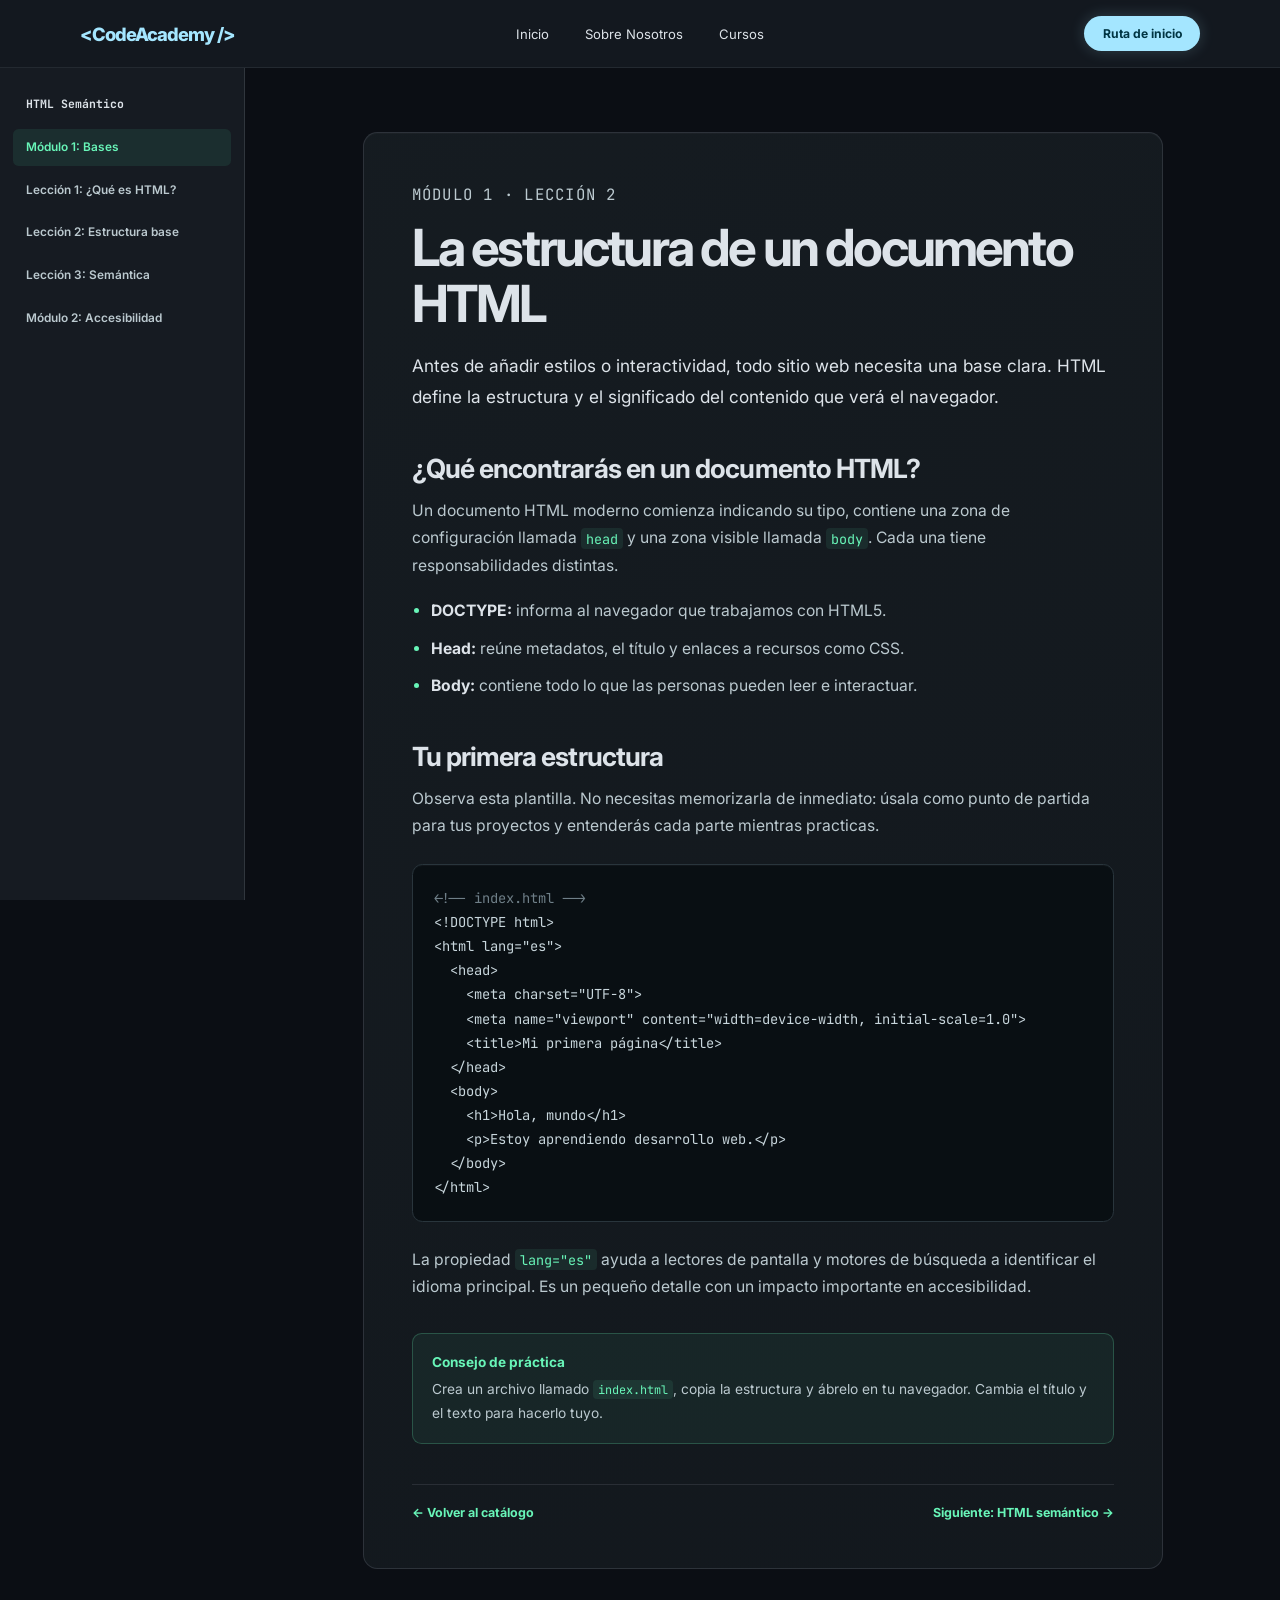
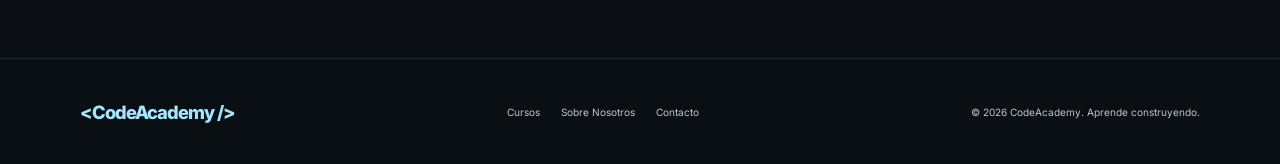
==== commit 4dca2243: "Mejora responsividad y navegación móvil" ====
--- a/aula-leccion.html
+++ b/aula-leccion.html
@@ -6,14 +6,17 @@
   <meta name="description" content="Lección de HTML semántico en CodeAcademy">
   <title>HTML semántico | CodeAcademy</title>
   <link rel="stylesheet" href="style.css">
+  <script src="menu.js" defer></script>
 </head>
 <body>
   <header class="cabecera-prueba">
     <a class="logo-prueba" href="index.html#inicio" aria-label="Ir al inicio de CodeAcademy">&lt;CodeAcademy /&gt;</a>
+    <button class="boton-menu-movil" type="button" aria-expanded="false" aria-label="Abrir menú de navegación"><span></span><span></span><span></span></button>
     <nav class="navegacion-prueba" aria-label="Navegación principal">
       <a href="index.html#inicio">Inicio</a>
       <a href="cursos.html">Cursos</a>
       <a href="nosotros.html">Sobre Nosotros</a>
+      <a class="enlace-ruta-movil" href="ruta-inicio.html">Ruta de inicio</a>
     </nav>
     <div class="acciones-prueba">
       <form class="busqueda-prueba" action="cursos.html" method="get" role="search">
@@ -21,7 +24,7 @@
         <input id="buscar-tecnologia" name="q" type="search" placeholder="Buscar...">
         <button type="submit" aria-label="Buscar">⌕</button>
       </form>
-      <a class="boton-unirme" href="cursos.html">Explorar Cursos</a>
+      <a class="boton-unirme" href="ruta-inicio.html">Ruta de inicio</a>
     </div>
   </header>
 
@@ -87,8 +90,8 @@
     <a class="logo-prueba" href="index.html#inicio">&lt;CodeAcademy /&gt;</a>
     <nav aria-label="Enlaces secundarios">
       <a href="cursos.html">Cursos</a>
-      <a href="index.html#sobre-nosotros">Sobre Nosotros</a>
-      <a href="index.html#sobre-nosotros">Contacto</a>
+      <a href="nosotros.html">Sobre Nosotros</a>
+      <a href="nosotros.html">Contacto</a>
     </nav>
     <p>© 2026 CodeAcademy. Aprende construyendo.</p>
   </footer>
--- a/style.css
+++ b/style.css
@@ -91,6 +91,16 @@
   gap: 2.25rem;
 }
 
+/* Mantiene "Sobre Nosotros" como enlace central del menú. */
+.navegacion-prueba a[href="nosotros.html"] {
+  order: 2;
+}
+
+.navegacion-prueba a[href="cursos.html"],
+.navegacion-prueba a[href="#cursos"] {
+  order: 3;
+}
+
 .navegacion-prueba a {
   color: var(--texto);
   font-size: 0.82rem;
@@ -109,37 +119,7 @@
 }
 
 .busqueda-prueba {
-  display: flex;
-  align-items: center;
-  width: 136px;
-  border-bottom: 1px solid transparent;
-  transition: width 0.25s ease, border-color 0.2s ease;
-}
-
-.busqueda-prueba:focus-within {
-  width: 190px;
-  border-color: var(--menta);
-}
-
-.busqueda-prueba input {
-  width: 100%;
-  border: 0;
-  outline: 0;
-  background: transparent;
-  color: var(--texto);
-  font-size: 0.76rem;
-}
-
-.busqueda-prueba input::placeholder {
-  color: #859399;
-}
-
-.busqueda-prueba button {
-  border: 0;
-  background: transparent;
-  color: var(--texto);
-  cursor: pointer;
-  font-size: 1.1rem;
+  display: none;
 }
 
 .boton-unirme,
@@ -664,6 +644,13 @@
   font-weight: 800;
 }
 
+/* Ruta de inicio */
+.contenido-ruta { padding: clamp(4rem, 9vw, 8rem) 0 clamp(5rem, 9vw, 8rem); }
+.hero-ruta-inicio { position: relative; display: grid; grid-template-columns: minmax(0, 1.15fr) minmax(280px, 0.7fr); gap: clamp(2rem, 6vw, 6rem); max-width: none; padding: clamp(1.8rem, 5vw, 4rem); overflow: hidden; border: 1px solid rgba(70, 216, 157, 0.24); border-radius: 0.9rem; background: radial-gradient(circle at 90% 10%, rgba(70, 216, 157, 0.2), transparent 30%), radial-gradient(circle at 20% 100%, rgba(164, 230, 255, 0.08), transparent 34%), linear-gradient(145deg, #171f23, #11171b); }.hero-ruta-inicio::after { position: absolute; right: -7rem; bottom: -9rem; width: 23rem; height: 23rem; border: 1px solid rgba(104, 245, 184, 0.1); border-radius: 50%; content: ''; pointer-events: none; }.hero-ruta-contenido { position: relative; z-index: 1; }.hero-ruta-inicio h1 { max-width: 720px; margin-top: 0.85rem; font-size: clamp(2.15rem, 5vw, 3.65rem); letter-spacing: -0.06em; line-height: 1.05; }.hero-ruta-contenido > p:not(.badge-biblioteca) { max-width: 650px; margin-top: 1.1rem; color: var(--texto-secundario); font-size: 0.95rem; line-height: 1.7; }.hero-ruta-acciones { display: flex; flex-wrap: wrap; align-items: center; gap: 1rem; margin-top: 1.6rem; }.hero-ruta-inicio .boton-menta { display: inline-flex; }.hero-ruta-acciones > span { color: var(--texto-secundario); font-family: 'JetBrains Mono', monospace; font-size: 0.68rem; }
+.mapa-ruta { position: relative; z-index: 1; align-self: center; padding: 1.1rem; border: 1px solid rgba(164, 230, 255, 0.18); border-radius: 0.7rem; background: rgba(9, 15, 19, 0.56); backdrop-filter: blur(10px); }.mapa-ruta-cabecera { display: flex; align-items: center; gap: 0.55rem; padding-bottom: 0.8rem; border-bottom: 1px solid rgba(48, 54, 61, 0.75); color: var(--cian); }.mapa-ruta-cabecera span { font-size: 0.9rem; }.mapa-ruta-cabecera p { font-family: 'JetBrains Mono', monospace; font-size: 0.61rem; font-weight: 700; letter-spacing: 0.07em; }.mapa-ruta ol { display: grid; gap: 0.15rem; margin-top: 0.7rem; list-style: none; }.mapa-ruta li { display: grid; grid-template-columns: 1.7rem 1fr auto; align-items: center; gap: 0.55rem; padding: 0.6rem 0.45rem; border-radius: 0.4rem; color: var(--texto-secundario); }.mapa-ruta li + li { border-top: 1px solid rgba(48, 54, 61, 0.45); }.mapa-ruta li span { color: #64727a; font-family: 'JetBrains Mono', monospace; font-size: 0.6rem; }.mapa-ruta li strong { color: var(--texto); font-size: 0.78rem; }.mapa-ruta li small { color: #7e8c94; font-size: 0.62rem; }.mapa-ruta .mapa-activo { background: rgba(104, 245, 184, 0.1); }.mapa-ruta .mapa-activo span, .mapa-ruta .mapa-activo strong { color: var(--menta); }
+.pasos-ruta { margin-top: clamp(3.5rem, 8vw, 7rem); }.encabezado-ruta { max-width: 620px; }.encabezado-ruta h2 { margin-top: 0.55rem; font-size: clamp(1.6rem, 3vw, 2.35rem); letter-spacing: -0.05em; }.pasos-ruta ol { display: grid; gap: 1rem; margin-top: 2.25rem; list-style: none; counter-reset: ruta; }
+.paso-ruta { display: grid; grid-template-columns: 3.2rem minmax(0, 1fr) auto; gap: 1.1rem; align-items: start; padding: 1.4rem; border: 1px solid rgba(48, 54, 61, 0.9); border-radius: 0.75rem; background: linear-gradient(145deg, #171e23, #141a1f); transition: border-color 0.2s ease, transform 0.2s ease, box-shadow 0.2s ease; }.paso-ruta:hover { transform: translateY(-3px); border-color: rgba(104, 245, 184, 0.55); box-shadow: 0 0 24px rgba(104, 245, 184, 0.08); }.numero-paso { padding-top: 0.25rem; color: var(--menta); font-family: 'JetBrains Mono', monospace; font-size: 0.75rem; font-weight: 700; }.meta-paso { color: var(--cian); font-family: 'JetBrains Mono', monospace; font-size: 0.62rem; letter-spacing: 0.05em; }.paso-ruta h3 { margin-top: 0.45rem; font-size: 1.15rem; letter-spacing: -0.035em; }.paso-ruta div > p:not(.meta-paso) { max-width: 650px; margin-top: 0.45rem; color: var(--texto-secundario); font-size: 0.82rem; line-height: 1.6; }.paso-ruta a { display: inline-flex; gap: 0.45rem; margin-top: 0.95rem; color: var(--menta); font-size: 0.76rem; font-weight: 700; }.paso-ruta a:hover { color: var(--cian); }.icono-paso { display: grid; width: 3rem; height: 3rem; place-items: center; border: 1px solid rgba(164, 230, 255, 0.25); border-radius: 0.45rem; color: var(--cian); font-family: 'JetBrains Mono', monospace; font-weight: 700; }.paso-html .icono-paso { border-color: rgba(227, 76, 38, 0.35); color: #e34c26; }.paso-css .icono-paso { border-color: rgba(38, 77, 228, 0.35); color: #6d93ff; }.paso-js .icono-paso { border-color: rgba(247, 223, 30, 0.35); color: #f7df1e; }.paso-next .icono-paso { border-color: rgba(221, 227, 233, 0.28); color: var(--texto); }
+
 .pie-prueba {
   display: grid;
   grid-template-columns: auto 1fr auto;
@@ -729,6 +716,12 @@
   .compromiso-nosotros {
     grid-template-columns: 1fr;
   }
+
+  .paso-ruta { grid-template-columns: 2.6rem minmax(0, 1fr); }
+  .icono-paso { display: none; }
+
+  .hero-ruta-inicio { grid-template-columns: 1fr; }
+  .mapa-ruta { max-width: 440px; }
 }
 
 @media (max-width: 620px) {
@@ -1459,6 +1452,7 @@
 .contenido-leccion { width: min(100%, 800px); margin: 0 auto; padding: clamp(1.4rem, 4vw, 3rem); border: 1px solid rgba(48, 54, 61, 0.9); border-radius: 0.9rem; background: linear-gradient(145deg, rgba(23, 30, 35, 0.88), rgba(20, 26, 31, 0.88)); box-shadow: inset 0 1px 0 rgba(221, 227, 233, 0.025); }
 .contenido-leccion h1 { margin: 0.65rem 0 1.25rem; color: var(--texto); font-size: clamp(2rem, 5vw, 3.2rem); letter-spacing: -0.055em; line-height: 1.1; }
 .contenido-leccion h2 { margin: 2.5rem 0 0.8rem; color: var(--texto); font-size: clamp(1.3rem, 3vw, 1.65rem); letter-spacing: -0.035em; }
+.leccion-bloque { scroll-margin-top: 5.5rem; }
 .contenido-leccion p,
 .contenido-leccion li { color: var(--texto-secundario); font-size: 0.98rem; line-height: 1.75; }
 .contenido-leccion .intro-leccion { margin-bottom: 1.7rem; color: var(--texto); font-size: 1.08rem; line-height: 1.75; }
@@ -2585,3 +2579,682 @@
     display: block;
   }
 }
+
+/* ================================================================
+   Capa responsive global
+   Mantiene el mismo lenguaje visual en móvil y tablet sin comprimir
+   tarjetas, controles ni contenido de lectura.
+   ================================================================ */
+
+img,
+svg,
+video,
+iframe {
+  max-width: 100%;
+}
+
+body {
+  overflow-x: hidden;
+}
+
+@media (max-width: 900px) {
+  /* El menú principal sigue disponible y ordenado en dos filas. */
+  .cabecera-prueba {
+    grid-template-columns: minmax(0, 1fr) auto;
+    row-gap: 0.7rem;
+    min-height: 108px;
+    padding-top: 0.75rem;
+    padding-bottom: 0.75rem;
+  }
+
+  .navegacion-prueba {
+    display: flex;
+    grid-column: 1 / -1;
+    grid-row: 2;
+    justify-content: center;
+    gap: clamp(1rem, 4vw, 2.25rem);
+  }
+
+  .navegacion-prueba a {
+    white-space: nowrap;
+  }
+
+  .hero-prueba {
+    min-height: 500px;
+    padding-top: 5.5rem;
+  }
+
+  .beneficios-prueba {
+    gap: 1rem;
+  }
+
+  .tarjeta-beneficio-prueba {
+    padding: 1.65rem 1rem;
+  }
+
+  .grid-rutas-prueba {
+    gap: 1rem;
+  }
+
+  .tarjeta-ruta-prueba {
+    min-height: 230px;
+    padding: 1.4rem;
+  }
+
+  .catalogo-cursos-v2 .filtros-v2 {
+    grid-template-columns: repeat(2, minmax(0, 1fr));
+  }
+
+  /* En aula el índice pasa arriba: el texto conserva un ancho cómodo. */
+  .aula-layout {
+    flex-direction: column;
+  }
+
+  .sidebar-aula {
+    position: static;
+    width: 100%;
+    min-height: auto;
+    padding: 0.65rem 0.8rem;
+    border-right: 0;
+    border-bottom: 1px solid var(--borde);
+  }
+
+  .sidebar-aula .titulo-indice {
+    display: none;
+  }
+
+  .sidebar-aula .nav-alumno {
+    flex-direction: row;
+    overflow-x: auto;
+    scrollbar-width: none;
+  }
+
+  .sidebar-aula .nav-alumno::-webkit-scrollbar {
+    display: none;
+  }
+
+  .sidebar-aula .nav-alumno a {
+    flex: 0 0 auto;
+    white-space: nowrap;
+  }
+
+  .aula-principal {
+    width: 100%;
+  }
+
+  .contenido-leccion {
+    width: min(100%, 800px);
+  }
+}
+
+@media (max-width: 760px) {
+  .seccion-prueba,
+  .curso-individual,
+  .catalogo-cursos-v2 {
+    width: min(100% - 2.5rem, 620px);
+  }
+
+  .beneficios-prueba,
+  .grid-rutas-prueba {
+    grid-template-columns: 1fr;
+  }
+
+  .tarjeta-beneficio-prueba {
+    display: grid;
+    grid-template-columns: auto minmax(0, 1fr);
+    column-gap: 1rem;
+    align-items: center;
+    text-align: left;
+  }
+
+  .icono-beneficio-prueba {
+    grid-row: span 2;
+    margin: 0;
+  }
+
+  .tarjeta-beneficio-prueba p {
+    margin-top: 0.35rem;
+  }
+
+  .grid-cursos-prueba {
+    grid-template-columns: repeat(2, minmax(0, 1fr));
+  }
+
+  .paso-ruta {
+    grid-template-columns: 2rem minmax(0, 1fr);
+    gap: 0.8rem;
+    padding: 1.2rem;
+  }
+
+  .paso-ruta .icono-paso {
+    display: none;
+  }
+
+  .curso-individual .hero-curso,
+  .curso-individual .cuerpo-curso,
+  .curso-individual .lateral-compra {
+    width: 100%;
+  }
+
+  .curso-individual .contenido-curso {
+    gap: 1.25rem;
+  }
+
+  .curso-individual .video-presentacion {
+    min-height: 290px;
+  }
+
+  .pie-prueba {
+    gap: 1.25rem;
+    padding-top: 2rem;
+    padding-bottom: 2rem;
+  }
+}
+
+@media (max-width: 620px) {
+  .cabecera-prueba {
+    min-height: 104px;
+    padding: 0.65rem 1rem 0.7rem;
+  }
+
+  .logo-prueba {
+    font-size: 1rem;
+  }
+
+  .boton-unirme {
+    padding: 0.52rem 0.65rem;
+    font-size: 0.62rem;
+    white-space: nowrap;
+  }
+
+  .navegacion-prueba {
+    width: 100%;
+    gap: 0;
+    justify-content: space-between;
+  }
+
+  .navegacion-prueba a {
+    font-size: 0.72rem;
+  }
+
+  .hero-prueba {
+    min-height: 0;
+    padding: 4.5rem 1.25rem 4rem;
+  }
+
+  .hero-prueba h1 {
+    font-size: clamp(2rem, 10vw, 2.65rem);
+  }
+
+  .hero-prueba-descripcion {
+    font-size: 0.86rem;
+  }
+
+  .hero-prueba-acciones,
+  .hero-ruta-acciones {
+    align-items: stretch;
+    flex-direction: column;
+    width: 100%;
+  }
+
+  .hero-prueba-acciones a,
+  .hero-ruta-acciones a {
+    width: 100%;
+  }
+
+  .seccion-prueba,
+  .curso-individual,
+  .catalogo-cursos-v2 {
+    width: min(100% - 2rem, 540px);
+  }
+
+  .beneficios-prueba {
+    padding-top: 1.25rem;
+  }
+
+  .tarjeta-beneficio-prueba {
+    padding: 1.2rem;
+  }
+
+  .rutas-prueba {
+    padding-top: 3.75rem;
+  }
+
+  .encabezado-rutas-prueba h2,
+  .encabezado-ruta h2 {
+    font-size: 1.6rem;
+  }
+
+  .cursos-prueba {
+    padding: 4rem 0 4.5rem;
+  }
+
+  .grid-cursos-prueba,
+  .catalogo-cursos-v2 .grid-catalogo-v2 {
+    grid-template-columns: 1fr;
+  }
+
+  .tarjeta-curso-prueba {
+    min-height: 215px;
+  }
+
+  .encabezado-cursos-prueba {
+    align-items: flex-start;
+    gap: 0.8rem;
+  }
+
+  .contenido-ruta {
+    padding-top: 2rem;
+  }
+
+  .hero-ruta-inicio {
+    gap: 1.5rem;
+    padding: 1.35rem;
+  }
+
+  .hero-ruta-inicio h1 {
+    font-size: clamp(2rem, 10vw, 2.7rem);
+  }
+
+  .mapa-ruta li {
+    grid-template-columns: 1.4rem minmax(0, 1fr);
+  }
+
+  .mapa-ruta li small {
+    display: none;
+  }
+
+  .paso-ruta {
+    display: block;
+  }
+
+  .numero-paso {
+    margin-bottom: 0.6rem;
+  }
+
+  .paso-ruta h3 {
+    font-size: 1.05rem;
+  }
+
+  .catalogo-cursos-v2 {
+    padding-top: 1.75rem;
+  }
+
+  .catalogo-cursos-v2 .filtros-v2 {
+    display: block;
+  }
+
+  .catalogo-cursos-v2 .encabezado-filtros-v2 {
+    padding-bottom: 0.8rem;
+  }
+
+  .catalogo-cursos-v2 .grupo-filtros {
+    display: flex;
+    padding: 1rem 0;
+  }
+
+  .catalogo-cursos-v2 .barra-catalogo-v2 {
+    display: grid;
+    grid-template-columns: 1fr;
+    margin-bottom: 1.5rem;
+  }
+
+  .barra-catalogo-v2 .busqueda-interna {
+    padding: 0 0.7rem;
+  }
+
+  .tarjeta-catalogo-v2 {
+    min-height: 245px;
+  }
+
+  .curso-cabecera-v2 {
+    gap: 0.6rem;
+  }
+
+  .curso-cabecera-v2 > div {
+    flex-wrap: wrap;
+    justify-content: flex-end;
+  }
+
+  .curso-individual {
+    padding: 1.5rem 0 3.5rem;
+  }
+
+  .curso-individual .hero-curso {
+    padding: 1.35rem;
+  }
+
+  .curso-individual .hero-curso h1 {
+    font-size: clamp(1.85rem, 9vw, 2.35rem);
+  }
+
+  .curso-individual .descripcion-curso {
+    font-size: 0.85rem;
+  }
+
+  .curso-individual .datos-curso {
+    gap: 0.45rem;
+  }
+
+  .curso-individual .datos-curso span {
+    font-size: 0.58rem;
+  }
+
+  .curso-individual .video-presentacion {
+    min-height: 225px;
+  }
+
+  .curso-individual .bloque-curso {
+    padding: 1.15rem;
+  }
+
+  .curso-individual .temario summary {
+    min-height: 0;
+    padding: 0.9rem;
+  }
+
+  .curso-individual .temario details li {
+    gap: 0.7rem;
+    font-size: 0.72rem;
+  }
+
+  .contenido-dashboard {
+    padding: 1.5rem 1rem 3rem;
+  }
+
+  .contenido-leccion {
+    padding: 1.15rem;
+    border-radius: 0.7rem;
+  }
+
+  .contenido-leccion h1 {
+    font-size: clamp(1.8rem, 9vw, 2.35rem);
+  }
+
+  .contenido-leccion .intro-leccion {
+    font-size: 0.98rem;
+  }
+
+  .contenido-leccion p,
+  .contenido-leccion li {
+    font-size: 0.9rem;
+    line-height: 1.7;
+  }
+
+  .contenido-leccion pre {
+    margin-right: 0;
+    margin-left: 0;
+    padding: 0.9rem;
+  }
+
+  .contenido-leccion pre code {
+    font-size: 0.7rem;
+  }
+
+  .pie-prueba nav {
+    gap: 0.8rem 1rem;
+  }
+
+  .pie-prueba p {
+    max-width: 280px;
+    margin: 0 auto;
+    line-height: 1.55;
+  }
+}
+
+@media (max-width: 360px) {
+  .cabecera-prueba {
+    padding-right: 0.75rem;
+    padding-left: 0.75rem;
+  }
+
+  .logo-prueba {
+    font-size: 0.92rem;
+  }
+
+  .boton-unirme {
+    padding: 0.48rem 0.52rem;
+    font-size: 0.58rem;
+  }
+
+  .navegacion-prueba a {
+    font-size: 0.67rem;
+  }
+
+  .tarjeta-beneficio-prueba {
+    grid-template-columns: 1fr;
+  }
+
+  .icono-beneficio-prueba {
+    grid-row: auto;
+    margin-bottom: 0.2rem;
+  }
+}
+
+/* Menú desplegable para móvil */
+.boton-menu-movil {
+  display: none;
+  width: 2.35rem;
+  height: 2.35rem;
+  place-items: center;
+  align-content: center;
+  gap: 0.28rem;
+  border: 1px solid rgba(164, 230, 255, 0.24);
+  border-radius: 0.45rem;
+  background: rgba(9, 15, 19, 0.64);
+  cursor: pointer;
+}
+
+.boton-menu-movil span {
+  display: block;
+  width: 1rem;
+  height: 1px;
+  background: var(--cian);
+  transition: transform 0.2s ease, opacity 0.2s ease;
+}
+
+.enlace-ruta-movil {
+  display: none;
+}
+
+@media (max-width: 700px) {
+  .cabecera-prueba {
+    grid-template-columns: minmax(0, 1fr) auto;
+    min-height: 64px;
+    row-gap: 0;
+  }
+
+  .cabecera-prueba .acciones-prueba {
+    display: none;
+  }
+
+  .boton-menu-movil {
+    display: grid;
+  }
+
+  .navegacion-prueba {
+    position: absolute;
+    top: calc(100% + 0.5rem);
+    right: 1rem;
+    left: 1rem;
+    display: none;
+    width: auto;
+    padding: 0.55rem;
+    border: 1px solid rgba(48, 54, 61, 0.95);
+    border-radius: 0.7rem;
+    background: rgba(22, 27, 34, 0.98);
+    box-shadow: 0 18px 35px rgba(0, 0, 0, 0.28);
+    backdrop-filter: blur(16px);
+  }
+
+  .cabecera-prueba.menu-abierto .navegacion-prueba {
+    display: flex;
+    flex-direction: column;
+    align-items: stretch;
+    gap: 0.15rem;
+    animation: entrada-menu-movil 0.2s ease both;
+  }
+
+  .navegacion-prueba .enlace-ruta-movil {
+    display: block;
+    order: 2;
+    margin-top: 0;
+    border: 0;
+    background: transparent;
+    color: var(--texto);
+    font-weight: 400;
+  }
+
+  .navegacion-prueba a {
+    padding: 0.78rem 0.8rem;
+    border-radius: 0.4rem;
+    font-size: 0.8rem;
+  }
+
+  .navegacion-prueba a:hover,
+  .navegacion-prueba a:focus-visible {
+    background: rgba(104, 245, 184, 0.1);
+  }
+
+  .cabecera-prueba.menu-abierto .boton-menu-movil span:nth-child(1) {
+    transform: translateY(0.38rem) rotate(45deg);
+  }
+
+  .cabecera-prueba.menu-abierto .boton-menu-movil span:nth-child(2) {
+    opacity: 0;
+  }
+
+  .cabecera-prueba.menu-abierto .boton-menu-movil span:nth-child(3) {
+    transform: translateY(-0.38rem) rotate(-45deg);
+  }
+}
+
+@keyframes entrada-menu-movil {
+  from { opacity: 0; transform: translateY(-0.5rem); }
+  to { opacity: 1; transform: translateY(0); }
+}
+
+/* En tablet hay espacio suficiente para conservar el encabezado en una fila. */
+@media (min-width: 701px) and (max-width: 900px) {
+  .cabecera-prueba {
+    grid-template-columns: minmax(0, 1fr) auto minmax(0, 1fr);
+    min-height: 68px;
+    padding-top: 0;
+    padding-bottom: 0;
+    row-gap: 0;
+  }
+
+  .navegacion-prueba {
+    display: flex;
+    grid-column: auto;
+    grid-row: auto;
+    gap: clamp(1.1rem, 3vw, 2rem);
+  }
+
+  .navegacion-prueba a {
+    padding: 0;
+    font-size: 0.78rem;
+  }
+
+  .cabecera-prueba .acciones-prueba {
+    display: flex;
+  }
+}
+
+/* Barra de búsqueda y controles del catálogo */
+.catalogo-cursos-v2 .barra-catalogo-v2 {
+  position: relative;
+  overflow: hidden;
+  padding: 0.75rem;
+  border-color: rgba(164, 230, 255, 0.16);
+  border-radius: 0.8rem;
+  background:
+    linear-gradient(135deg, rgba(164, 230, 255, 0.055), transparent 42%),
+    rgba(17, 23, 28, 0.88);
+  box-shadow: inset 0 1px 0 rgba(221, 227, 233, 0.035), 0 12px 28px rgba(0, 0, 0, 0.12);
+}
+
+.catalogo-cursos-v2 .barra-catalogo-v2::before {
+  position: absolute;
+  top: -3rem;
+  right: 8%;
+  width: 9rem;
+  height: 6rem;
+  border-radius: 50%;
+  background: rgba(104, 245, 184, 0.07);
+  content: '';
+  filter: blur(18px);
+  pointer-events: none;
+}
+
+.catalogo-cursos-v2 .barra-catalogo-v2 > * {
+  position: relative;
+  z-index: 1;
+}
+
+.barra-catalogo-v2 .busqueda-interna {
+  min-height: 52px;
+  border-color: rgba(164, 230, 255, 0.2);
+  border-radius: 0.55rem;
+  background: rgba(7, 13, 17, 0.68);
+  transition: border-color 0.2s ease, box-shadow 0.2s ease, background-color 0.2s ease;
+}
+
+.barra-catalogo-v2 .busqueda-interna:hover {
+  border-color: rgba(164, 230, 255, 0.42);
+  background: rgba(9, 16, 21, 0.9);
+}
+
+.barra-catalogo-v2 .busqueda-interna > span[aria-hidden='true'] {
+  color: var(--cian);
+  font-size: 1.15rem;
+}
+
+.barra-catalogo-v2 .busqueda-interna input {
+  font-size: 0.86rem;
+}
+
+.barra-catalogo-v2 .busqueda-interna input::placeholder {
+  color: #7e8d96;
+}
+
+.barra-catalogo-v2 select {
+  min-height: 52px;
+  border-color: rgba(164, 230, 255, 0.18);
+  border-radius: 0.55rem;
+  background-color: rgba(7, 13, 17, 0.78);
+  color: var(--texto);
+  font-weight: 600;
+  cursor: pointer;
+  transition: border-color 0.2s ease, box-shadow 0.2s ease;
+}
+
+.barra-catalogo-v2 select:hover,
+.barra-catalogo-v2 select:focus {
+  border-color: var(--menta);
+  box-shadow: 0 0 0 3px rgba(104, 245, 184, 0.08);
+}
+
+.resultados-catalogo {
+  min-height: 1.25rem;
+  margin: -1.35rem 0 1.2rem;
+  color: #82929b;
+  font-family: 'JetBrains Mono', monospace;
+  font-size: 0.65rem;
+  letter-spacing: 0.03em;
+}
+
+@media (max-width: 620px) {
+  .catalogo-cursos-v2 .barra-catalogo-v2 {
+    padding: 0.6rem;
+  }
+
+  .barra-catalogo-v2 .busqueda-interna,
+  .barra-catalogo-v2 select {
+    min-height: 48px;
+  }
+
+  .resultados-catalogo {
+    margin: -0.7rem 0 1rem;
+  }
+}
